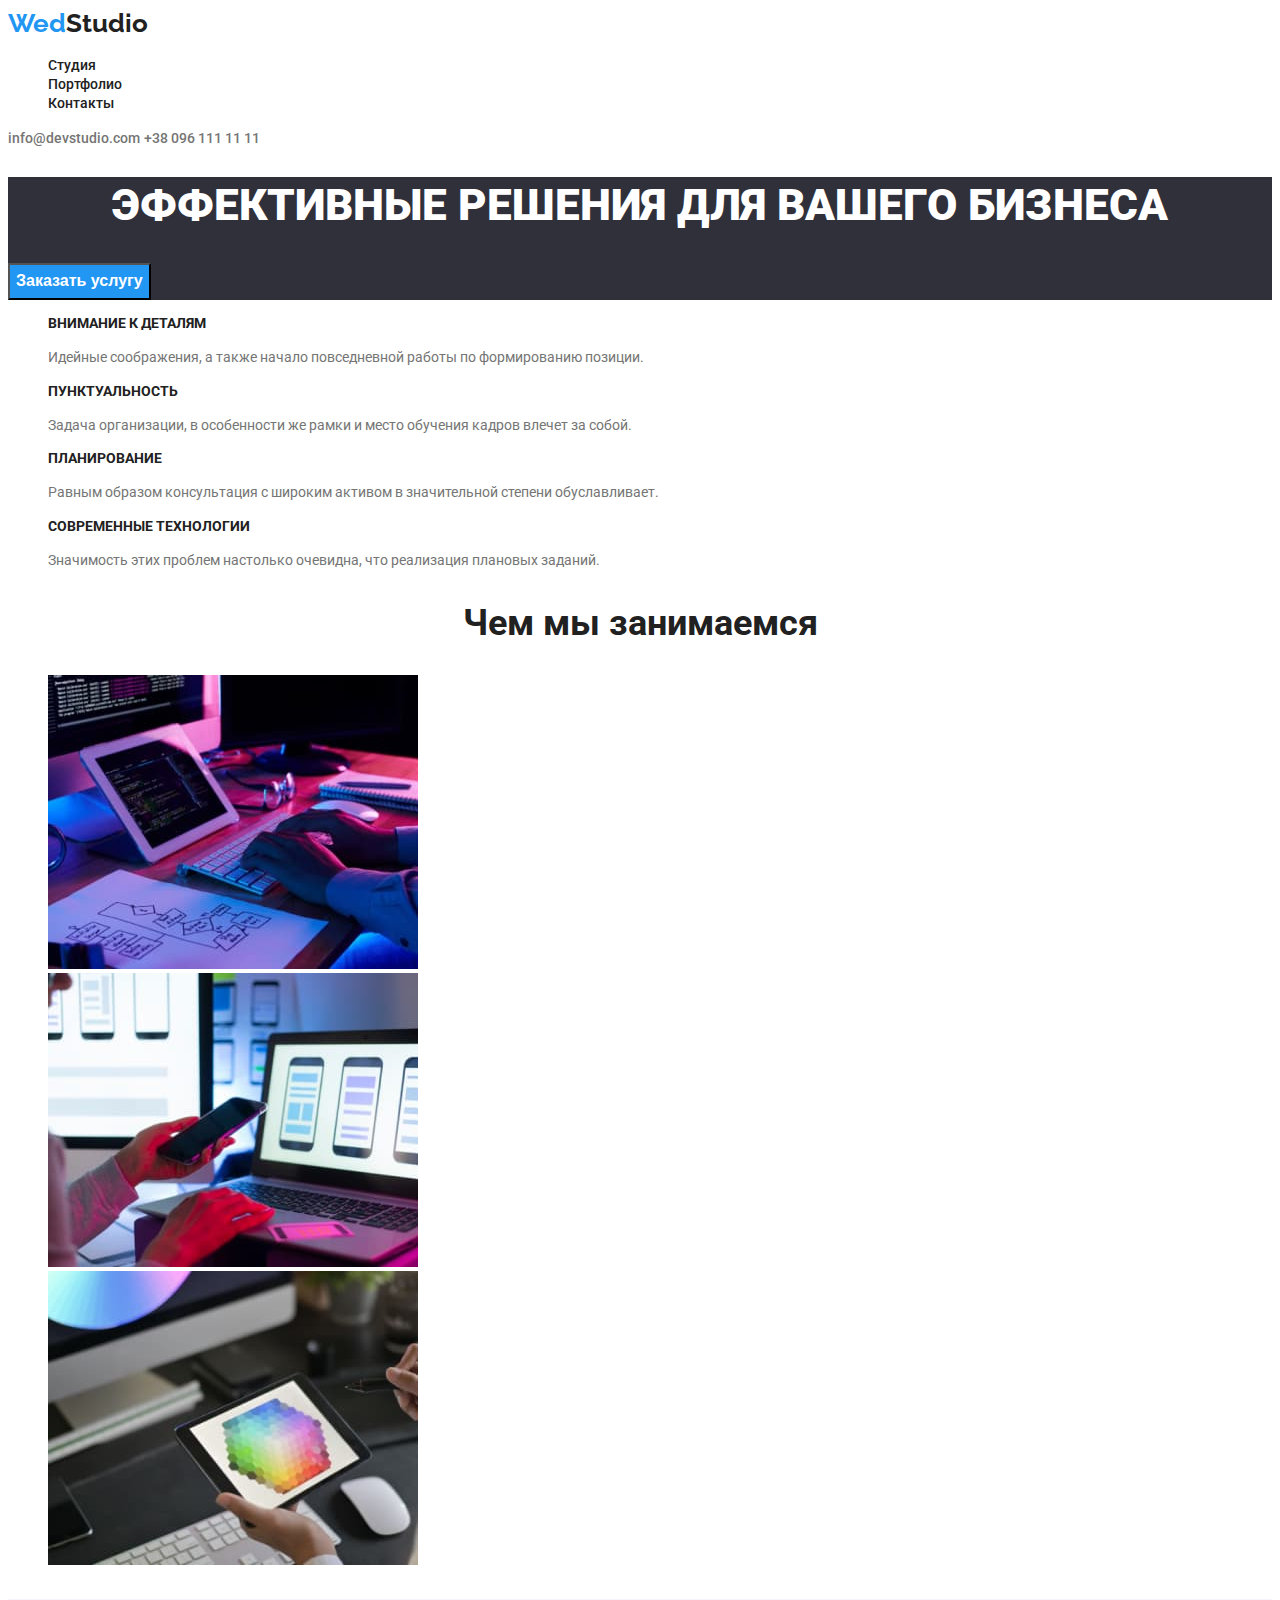
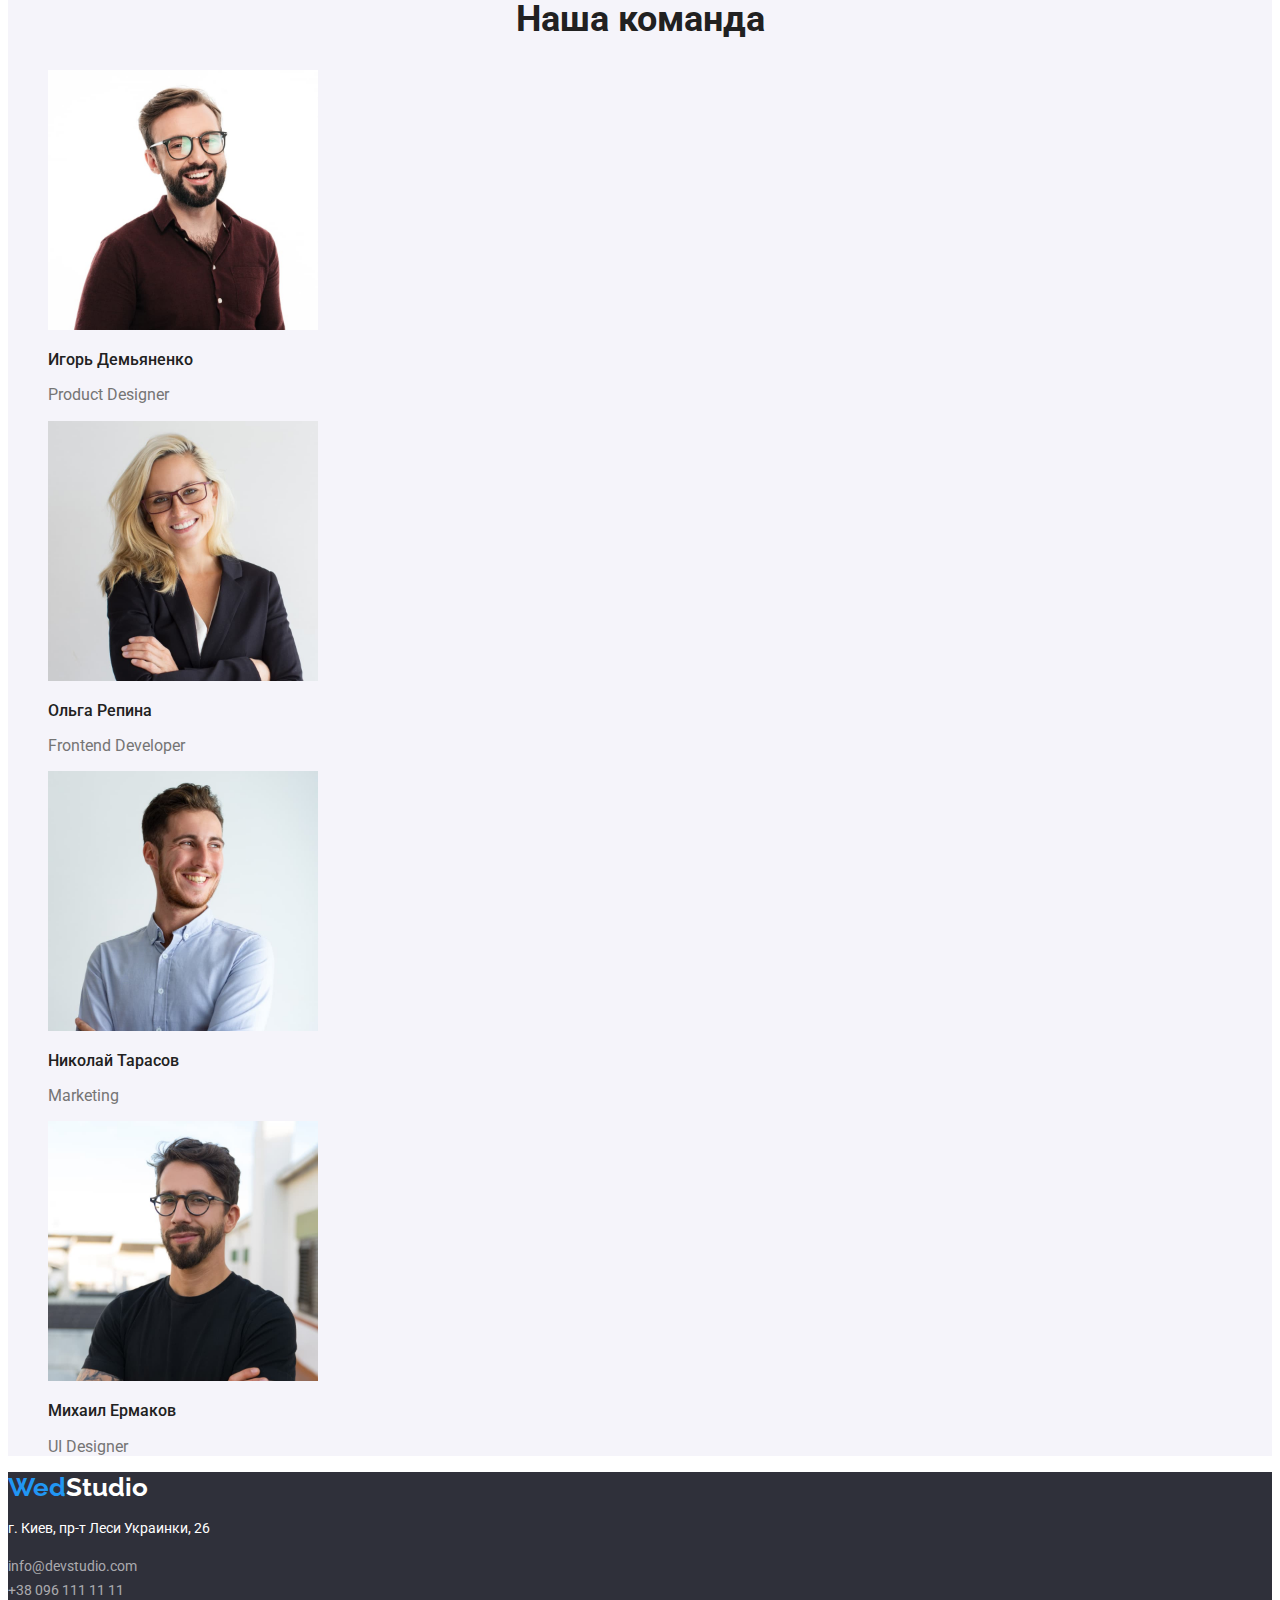
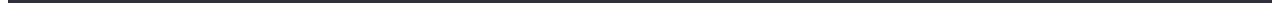
==== index.html @ 5c53e10b "Copy" ====
<!DOCTYPE html>
<html lang="ru">
<head>
    <meta charset="UTF-8">
    <meta http-equiv="X-UA-Compatible" content="IE=edge">
    <meta name="viewport" content="width=device-width, initial-scale=1.0">
    <title>Document</title>
    <link href="https://fonts.googleapis.com/css2?family=Raleway:wght@700&family=Roboto:wght@400;500;700;900&display=swap"
        rel="stylesheet">
    <link rel="stylesheet" href="./css/styles.css">
    
</head>
<body>
    <header>
        <nav>
    <a class="logo" href="index.html">Wed<span class="logo-header">Studio</span></a>
    <ul>
        <li><a class="nav" href="">Студия</a></li>
        <li><a class="nav" href="./portfolio.html">Портфолио</a></li>
        <li><a class="nav" href="">Контакты</a></li>
    </ul>
    </nav>
    <a class="contacts" href="mailto:info@devstudio.com">info@devstudio.com</a>
    <a class="contacts" href="tel:+380961111111">+38 096 111 11 11</a>
    </header>
    <main>
<!--Герой-->
    <section>
        <div class="hero-section">
        <h1 class="hero">Эффективные решения для вашего бизнеса</h1>
        <button class="button" type="button">Заказать услугу</button>
        </div>
    </section>
<!--Основное-->
    <section>
        <ul>
            <li>
        <h3 class="main-info">Внимание к деталям</h3>
        <p class="description">Идейные соображения, а также начало повседневной работы по формированию позиции.</p>
            </li>
            <li>
        <h3 class="main-info">Пунктуальность</h3>
        <p class="description">Задача организации, в особенности же рамки и место обучения кадров влечет за собой.</p>
            </li>
            <li>
        <h3 class="main-info">Планирование</h3>
        <p class="description">Равным образом консультация с широким активом в значительной степени обуславливает.</p>
            </li>
            <li>
        <h3 class="main-info">Современные технологии</h3>
        <p class="description">Значимость этих проблем настолько очевидна, что реализация плановых заданий.</p>
            </li>
            </ul>
        </section>
    <!--Чем занимаемся-->
        <section>
        <h2 class="about-us">Чем мы занимаемся</h2>
        <ul>
            <li>
                <a href=""><img src="./images/img1.jpg" alt="Кодинг" width="370"></a>
            </li>
            <li>
                <a href=""><img src="./images/img2.jpg" alt="Cтили" width="370"></a>
            </li>
            <li>
                <a href=""><img src="./images/img3.jpg" alt="Мозги" width="370"></a>
            </li>
        </ul>
        </section>
    
<!--Команда-->
    <section class="team">
        <h2 class="team-workers">Наша команда</h2>
    <ul>
            <li>
                <img src="./images/img11.jpg" alt="Сотрудник1" width="270">
                <h3 class="name">Игорь Демьяненко</h3>
                <p class="position">Product Designer</p>
            </li>
            <li>
                <img src="./images/img22.jpg" alt="Сотрудник2" width="270">
                <h3 class="name">Ольга Репина</h3>
                <p class="position">Frontend Developer</p>
            </li>
            <li>
                <img src="./images/img33.jpg" alt="Сотрудник3" width="270">
                <h3 class="name">Николай Тарасов</h3>
                <p class="position">Marketing</p>
            </li>
            <li>
                <img src="./images/img44.jpg" alt="Сотрудник4" width="270">
                <h3 class="name">Михаил Ермаков</h3>
                <p class="position">UI Designer</p>
            </li>
    </ul>
    </section>
    </main>
    <footer>
        <a class="logo" href="index.html">Wed<span class="logo-footer">Studio</span></a>
        <address>
            <p class="adress"> г. Киев, пр-т Леси Украинки, 26 <br></p>
             <a class="mail-tel" href="mailto:info@devstudio.com">info@devstudio.com</a> <br>
             <a class="mail-tel" href="tel:+380961111111">+38 096 111 11 11</a>
        </address>
    </footer>
</body>
</html>
---- css/styles.css ----
/* Основные цвета */
:root {
    --background-footer: #2F303A;
    --background-header: #FFFFFF;
    --background-main: #FFFFFF;
    --background-secondmain: #F5F4FA;
    --color-h: #212121;
    --color-text: #757575;
}
/* Цвета проекта
    #2F303A;
    #FFFFFF;
    #E5E5E5;
    #F5F4FA;
    #212121;
    #757575;
    #2196F3;
    rgba(255, 255, 255, 0.6);
*/

ul {
    list-style: none;
}
body {
    font-family: Roboto, Railway, sans-serif;
    color: var(--color-text);
    background-color: var(--background-main);
}
a {
    text-decoration: none;
}
/* Хэдэр */
header {
    background-color: var(--background-header);
}
.logo {
    font-family: 'Raleway';
        font-style: normal;
        font-weight: 700;
        font-size: 26px;
        line-height: 1.2;
        color: #2196F3;
}
.logo-header {
    font-family: 'Raleway';
        font-style: normal;
        font-weight: 700;
        font-size: 26px;
        line-height: 1.2;
        color: #212121;
}
.logo-footer {
    font-family: 'Raleway';
        font-style: normal;
        font-weight: 700;
        font-size: 26px;
        line-height: 1.2;
        color: #FFFFFF
}
.nav {
        font-weight: 500;
        font-size: 14px;
        line-height: 1.14;
        color: #212121;;
}
.nav:hover, .nav:focus {
    color: #2196F3;
}
.contacts {
    font-weight: 500;
    font-size: 14px;
    line-height: 1.14;
    color: var(--color-text)
}
.contacts:hover, .contacts:focus {
    color: #2196F3;
}
/* Footer */
.adress {
    font-style: normal;
    font-weight: 400;
    font-size: 14px;
    line-height: 1.71;
    color: var(--background-main);
}
.mail-tel {
        font-style: normal;
        font-weight: 400;
        font-size: 14px;
        line-height: 1.71;
        color: rgba(255, 255, 255, 0.6);
}
.mail-tel:hover, .mail-tel:focus {
    color: #2196F3;
}
footer {
    background-color: var(--background-footer);
}
/* Main */
.hero {
        font-weight: 900;
        font-size: 44px;
        line-height: 1.3;
        color: var(--background-main);
        text-align: center;
        text-transform: uppercase;
}
.hero-section {
    background-color: var(--background-footer);
}
.button {
    font-weight: 700;
    font-size: 16px;
    line-height: 1.9;
    background-color: #2196F3;
    color: #FFFFFF;
    cursor: pointer;
}

.main-info {
    font-weight: 700;
    font-size: 14px;
    line-height: 1.14;
    color: var(--color-h);
    text-transform: uppercase;
}
.description
{
    font-size: 14px;
    line-height: 1.71;
    color: var(--color-text);
}
/* Чем занимаемся */
.about-us {
    font-weight: 700;
    font-size: 36px;
    line-height: 1.16;
    text-align: center;
    color: var(--color-h);
}
/* Team */
.team-workers {
    font-weight: 700;
    font-size: 36px;
    line-height: 1.16;
    text-align: center;
    color: var(--color-h)
}
.name {
    font-weight: 500;
    font-size: 16px;
    line-height: 1.2;
    color: var(--color-h);
}
.position {
    font-size: 16px;
    line-height: 1.2;
    color: var(--color-text);
}
/* Portfolio html */
.for-me {
    display: none;
}
.buttons {
    font-weight: 500;
    font-size: 16px;
    line-height: 1.62;
    color: var(--color-h);
    cursor: pointer;
}
.buttons:hover, .buttons:focus {
    color: #FFFFFF;
    background-color: #2196F3;
}
.project-name {
    font-weight: 700;
    font-size: 18px;
    line-height: 2;
    color: var(--color-h);
}
.project-type {
    font-size: 16px;
    line-height: 1.9;
    color: var(--color-text);
}
.team {
    background-color: var(--background-secondmain);
}
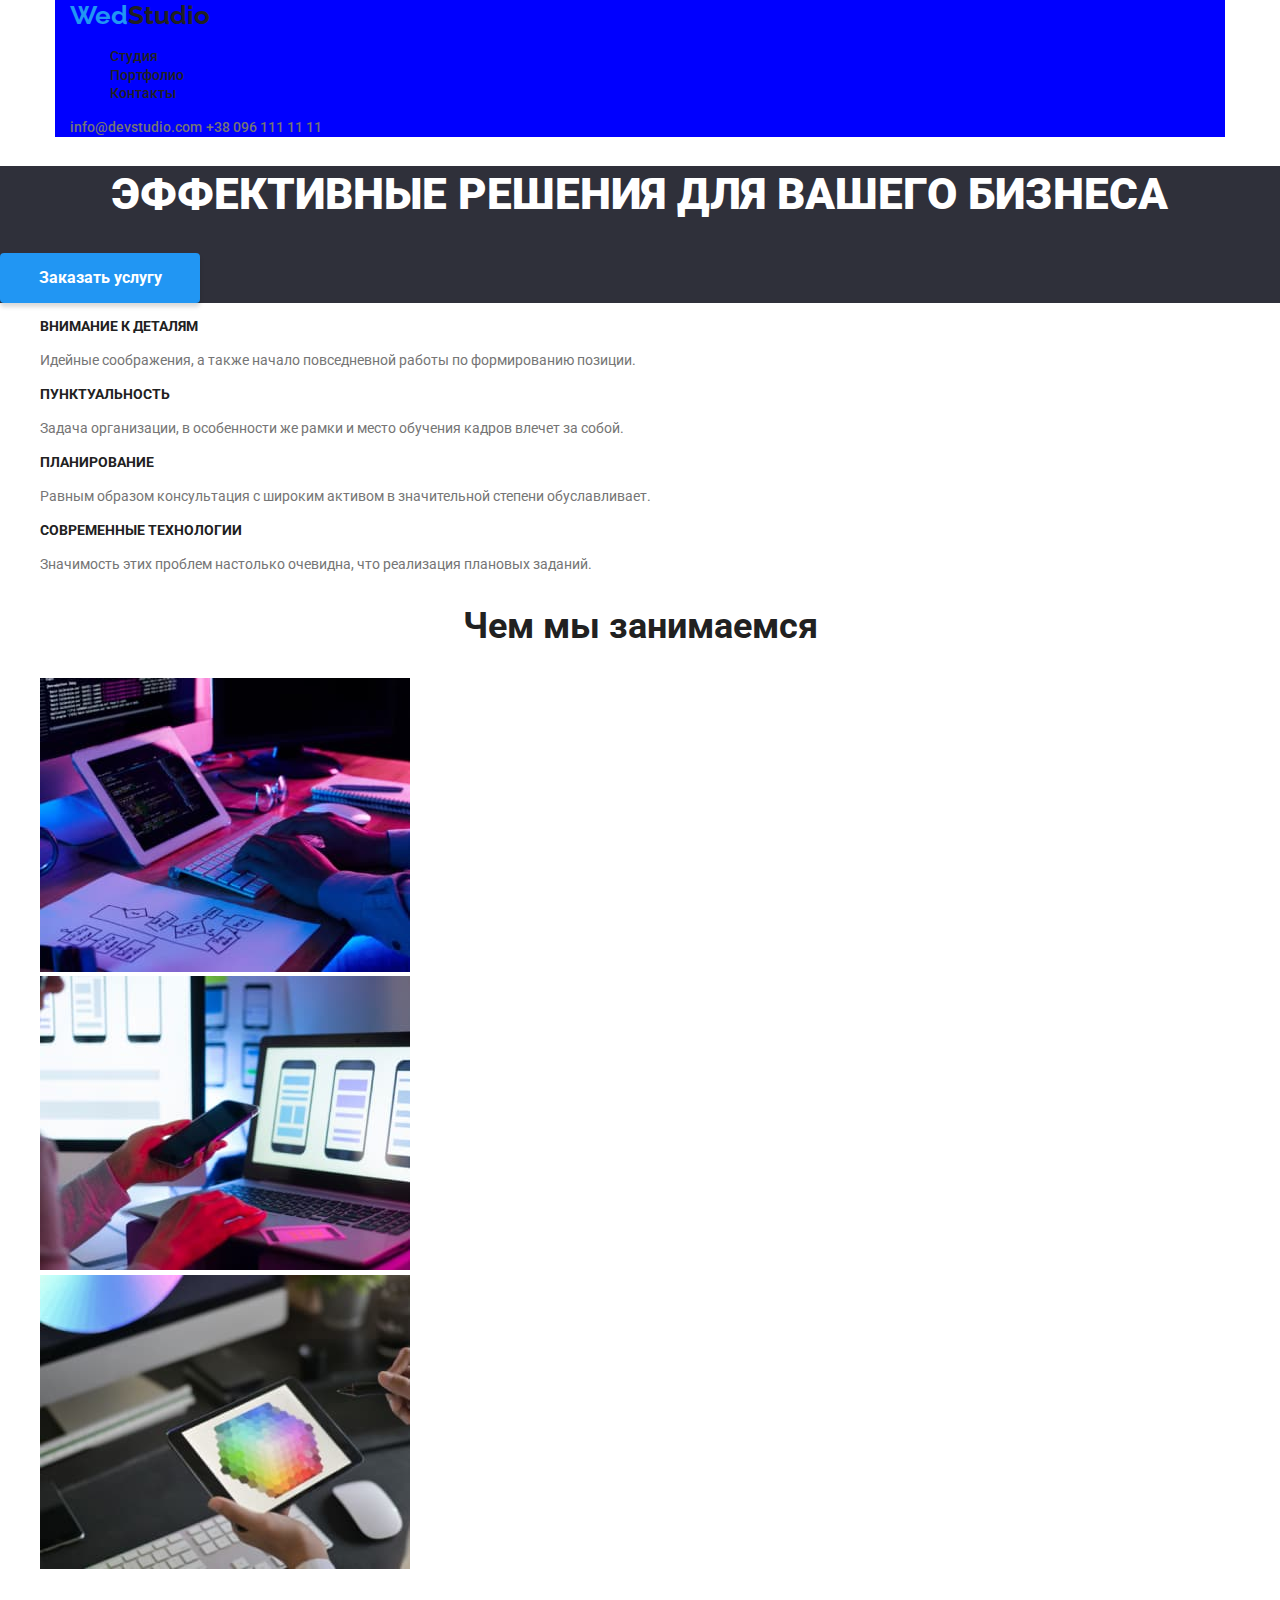
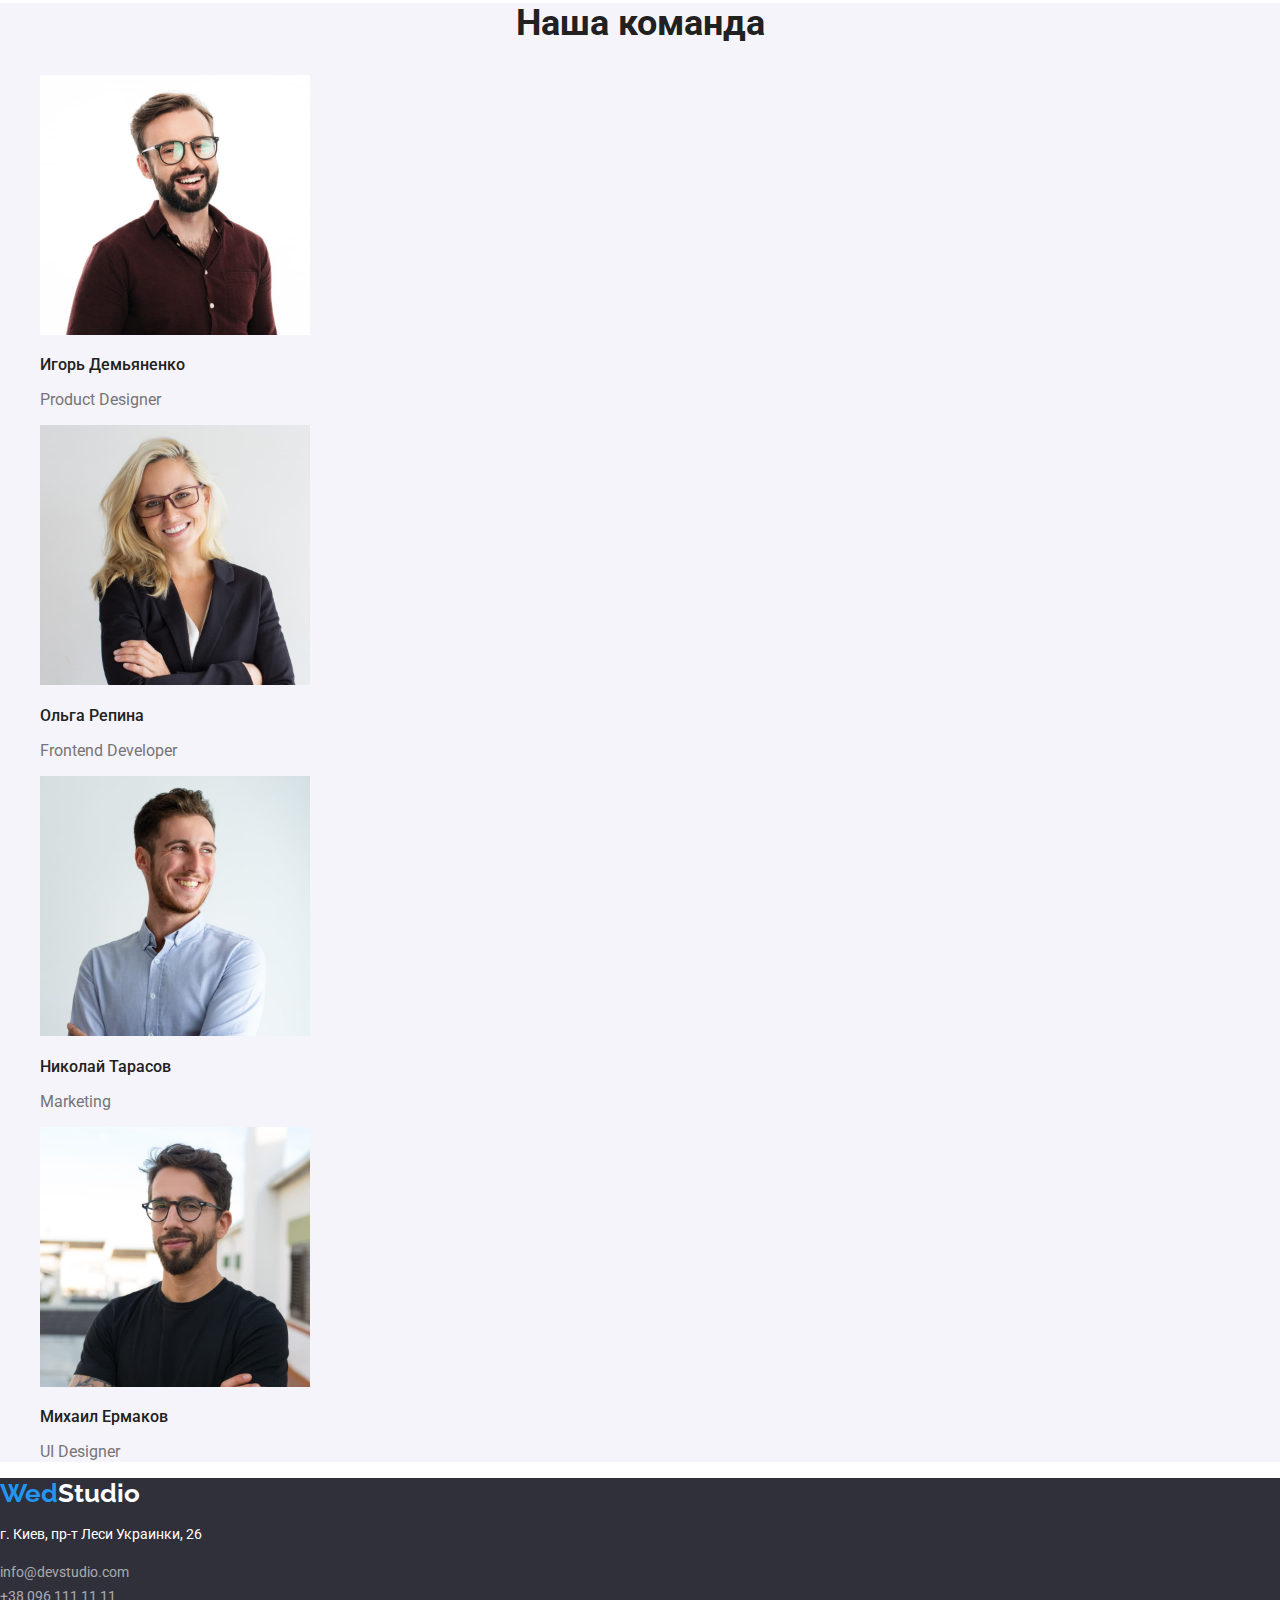
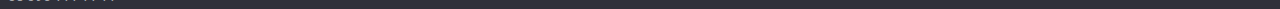
==== commit 71e412f9: "newwww" ====
--- a/index.html
+++ b/index.html
@@ -1,108 +1,119 @@
 <!DOCTYPE html>
 <html lang="ru">
+
 <head>
     <meta charset="UTF-8">
     <meta http-equiv="X-UA-Compatible" content="IE=edge">
     <meta name="viewport" content="width=device-width, initial-scale=1.0">
     <title>Document</title>
-    <link href="https://fonts.googleapis.com/css2?family=Raleway:wght@700&family=Roboto:wght@400;500;700;900&display=swap"
+    <link
+        href="https://fonts.googleapis.com/css2?family=Raleway:wght@700&family=Roboto:wght@400;500;700;900&display=swap"
         rel="stylesheet">
+    <link rel="stylesheet"
+        href="https://cdnjs.cloudflare.com/ajax/libs/modern-normalize/1.1.0/modern-normalize.min.css">
     <link rel="stylesheet" href="./css/styles.css">
-    
+
 </head>
+
 <body>
-    <header>
-        <nav>
-    <a class="logo" href="index.html">Wed<span class="logo-header">Studio</span></a>
-    <ul>
-        <li><a class="nav" href="">Студия</a></li>
-        <li><a class="nav" href="./portfolio.html">Портфолио</a></li>
-        <li><a class="nav" href="">Контакты</a></li>
-    </ul>
-    </nav>
-    <a class="contacts" href="mailto:info@devstudio.com">info@devstudio.com</a>
-    <a class="contacts" href="tel:+380961111111">+38 096 111 11 11</a>
+    <header class="header">
+        <div class="header-container">
+            <nav>
+                <a class="logo" href="index.html">Wed<span class="logo-header">Studio</span></a>
+                <ul>
+                    <li><a class="nav" href="">Студия</a></li>
+                    <li><a class="nav" href="./portfolio.html">Портфолио</a></li>
+                    <li><a class="nav" href="">Контакты</a></li>
+                </ul>
+            </nav>
+            <a class="contacts" href="mailto:info@devstudio.com">info@devstudio.com</a>
+            <a class="contacts" href="tel:+380961111111">+38 096 111 11 11</a>
+        </div>
     </header>
     <main>
-<!--Герой-->
-    <section>
-        <div class="hero-section">
-        <h1 class="hero">Эффективные решения для вашего бизнеса</h1>
-        <button class="button" type="button">Заказать услугу</button>
-        </div>
-    </section>
-<!--Основное-->
-    <section>
-        <ul>
-            <li>
-        <h3 class="main-info">Внимание к деталям</h3>
-        <p class="description">Идейные соображения, а также начало повседневной работы по формированию позиции.</p>
-            </li>
-            <li>
-        <h3 class="main-info">Пунктуальность</h3>
-        <p class="description">Задача организации, в особенности же рамки и место обучения кадров влечет за собой.</p>
-            </li>
-            <li>
-        <h3 class="main-info">Планирование</h3>
-        <p class="description">Равным образом консультация с широким активом в значительной степени обуславливает.</p>
-            </li>
-            <li>
-        <h3 class="main-info">Современные технологии</h3>
-        <p class="description">Значимость этих проблем настолько очевидна, что реализация плановых заданий.</p>
-            </li>
+        <!--Герой-->
+        <section>
+            <div class="hero-section">
+                <h1 class="hero">Эффективные решения для вашего бизнеса</h1>
+                <button class="button" type="button">Заказать услугу</button>
+            </div>
+        </section>
+        <!--Основное-->
+        <section>
+            <ul>
+                <li>
+                    <h3 class="main-info">Внимание к деталям</h3>
+                    <p class="description">Идейные соображения, а также начало повседневной работы по формированию
+                        позиции.</p>
+                </li>
+                <li>
+                    <h3 class="main-info">Пунктуальность</h3>
+                    <p class="description">Задача организации, в особенности же рамки и место обучения кадров влечет за
+                        собой.</p>
+                </li>
+                <li>
+                    <h3 class="main-info">Планирование</h3>
+                    <p class="description">Равным образом консультация с широким активом в значительной степени
+                        обуславливает.</p>
+                </li>
+                <li>
+                    <h3 class="main-info">Современные технологии</h3>
+                    <p class="description">Значимость этих проблем настолько очевидна, что реализация плановых заданий.
+                    </p>
+                </li>
             </ul>
         </section>
-    <!--Чем занимаемся-->
+        <!--Чем занимаемся-->
         <section>
-        <h2 class="about-us">Чем мы занимаемся</h2>
-        <ul>
-            <li>
-                <a href=""><img src="./images/img1.jpg" alt="Кодинг" width="370"></a>
-            </li>
-            <li>
-                <a href=""><img src="./images/img2.jpg" alt="Cтили" width="370"></a>
-            </li>
-            <li>
-                <a href=""><img src="./images/img3.jpg" alt="Мозги" width="370"></a>
-            </li>
-        </ul>
+            <h2 class="about-us">Чем мы занимаемся</h2>
+            <ul>
+                <li>
+                    <a href=""><img src="./images/img1.jpg" alt="Кодинг" width="370"></a>
+                </li>
+                <li>
+                    <a href=""><img src="./images/img2.jpg" alt="Cтили" width="370"></a>
+                </li>
+                <li>
+                    <a href=""><img src="./images/img3.jpg" alt="Мозги" width="370"></a>
+                </li>
+            </ul>
         </section>
-    
-<!--Команда-->
-    <section class="team">
-        <h2 class="team-workers">Наша команда</h2>
-    <ul>
-            <li>
-                <img src="./images/img11.jpg" alt="Сотрудник1" width="270">
-                <h3 class="name">Игорь Демьяненко</h3>
-                <p class="position">Product Designer</p>
-            </li>
-            <li>
-                <img src="./images/img22.jpg" alt="Сотрудник2" width="270">
-                <h3 class="name">Ольга Репина</h3>
-                <p class="position">Frontend Developer</p>
-            </li>
-            <li>
-                <img src="./images/img33.jpg" alt="Сотрудник3" width="270">
-                <h3 class="name">Николай Тарасов</h3>
-                <p class="position">Marketing</p>
-            </li>
-            <li>
-                <img src="./images/img44.jpg" alt="Сотрудник4" width="270">
-                <h3 class="name">Михаил Ермаков</h3>
-                <p class="position">UI Designer</p>
-            </li>
-    </ul>
-    </section>
+
+        <!--Команда-->
+        <section class="team">
+            <h2 class="team-workers">Наша команда</h2>
+            <ul>
+                <li>
+                    <img src="./images/img11.jpg" alt="Сотрудник1" width="270">
+                    <h3 class="name">Игорь Демьяненко</h3>
+                    <p class="position">Product Designer</p>
+                </li>
+                <li>
+                    <img src="./images/img22.jpg" alt="Сотрудник2" width="270">
+                    <h3 class="name">Ольга Репина</h3>
+                    <p class="position">Frontend Developer</p>
+                </li>
+                <li>
+                    <img src="./images/img33.jpg" alt="Сотрудник3" width="270">
+                    <h3 class="name">Николай Тарасов</h3>
+                    <p class="position">Marketing</p>
+                </li>
+                <li>
+                    <img src="./images/img44.jpg" alt="Сотрудник4" width="270">
+                    <h3 class="name">Михаил Ермаков</h3>
+                    <p class="position">UI Designer</p>
+                </li>
+            </ul>
+        </section>
     </main>
     <footer>
         <a class="logo" href="index.html">Wed<span class="logo-footer">Studio</span></a>
         <address>
             <p class="adress"> г. Киев, пр-т Леси Украинки, 26 <br></p>
-             <a class="mail-tel" href="mailto:info@devstudio.com">info@devstudio.com</a> <br>
-             <a class="mail-tel" href="tel:+380961111111">+38 096 111 11 11</a>
+            <a class="mail-tel" href="mailto:info@devstudio.com">info@devstudio.com</a> <br>
+            <a class="mail-tel" href="tel:+380961111111">+38 096 111 11 11</a>
         </address>
     </footer>
 </body>
-</html>
 
+</html>--- a/css/styles.css
+++ b/css/styles.css
@@ -7,6 +7,7 @@
     --color-h: #212121;
     --color-text: #757575;
 }
+
 /* Цвета проекта
     #2F303A;
     #FFFFFF;
@@ -21,60 +22,84 @@
 ul {
     list-style: none;
 }
+
 body {
     font-family: Roboto, Railway, sans-serif;
     color: var(--color-text);
     background-color: var(--background-main);
 }
+
 a {
     text-decoration: none;
 }
+
 /* Хэдэр */
 header {
     background-color: var(--background-header);
 }
+
 .logo {
     font-family: 'Raleway';
-        font-style: normal;
-        font-weight: 700;
-        font-size: 26px;
-        line-height: 1.2;
-        color: #2196F3;
-}
+    font-style: normal;
+    font-weight: 700;
+    font-size: 26px;
+    line-height: 1.2;
+    color: #2196F3;
+}
+
 .logo-header {
     font-family: 'Raleway';
-        font-style: normal;
-        font-weight: 700;
-        font-size: 26px;
-        line-height: 1.2;
-        color: #212121;
-}
+    font-style: normal;
+    font-weight: 700;
+    font-size: 26px;
+    line-height: 1.2;
+    color: #212121;
+}
+
 .logo-footer {
     font-family: 'Raleway';
-        font-style: normal;
-        font-weight: 700;
-        font-size: 26px;
-        line-height: 1.2;
-        color: #FFFFFF
-}
+    font-style: normal;
+    font-weight: 700;
+    font-size: 26px;
+    line-height: 1.2;
+    color: #FFFFFF
+}
+
 .nav {
-        font-weight: 500;
-        font-size: 14px;
-        line-height: 1.14;
-        color: #212121;;
-}
-.nav:hover, .nav:focus {
-    color: #2196F3;
-}
+    font-weight: 500;
+    font-size: 14px;
+    line-height: 1.14;
+    color: #212121;
+    ;
+}
+
+.nav:hover,
+.nav:focus {
+    color: #2196F3;
+}
+
 .contacts {
     font-weight: 500;
     font-size: 14px;
     line-height: 1.14;
     color: var(--color-text)
 }
-.contacts:hover, .contacts:focus {
-    color: #2196F3;
-}
+
+.contacts:hover,
+.contacts:focus {
+    color: #2196F3;
+}
+
+.header-container {
+    width: 1170px;
+    padding-left: 15px;
+    padding-right: 15px;
+    background-color: blue;
+    margin-left: auto;
+    margin-right: auto;
+
+}
+
 /* Footer */
 .adress {
     font-style: normal;
@@ -83,35 +108,52 @@
     line-height: 1.71;
     color: var(--background-main);
 }
+
 .mail-tel {
-        font-style: normal;
-        font-weight: 400;
-        font-size: 14px;
-        line-height: 1.71;
-        color: rgba(255, 255, 255, 0.6);
-}
-.mail-tel:hover, .mail-tel:focus {
-    color: #2196F3;
-}
+    font-style: normal;
+    font-weight: 400;
+    font-size: 14px;
+    line-height: 1.71;
+    color: rgba(255, 255, 255, 0.6);
+}
+
+.mail-tel:hover,
+.mail-tel:focus {
+    color: #2196F3;
+}
+
 footer {
     background-color: var(--background-footer);
 }
+
 /* Main */
 .hero {
-        font-weight: 900;
-        font-size: 44px;
-        line-height: 1.3;
-        color: var(--background-main);
-        text-align: center;
-        text-transform: uppercase;
-}
+    font-weight: 900;
+    font-size: 44px;
+    line-height: 1.3;
+    color: var(--background-main);
+    text-align: center;
+    text-transform: uppercase;
+}
+
 .hero-section {
     background-color: var(--background-footer);
 }
+
 .button {
+    display: inline-block;
+    padding: 10px 32px;
+    min-width: 200px;
+    height: 50px;
+    border: transparent;
+    box-shadow: 0px 4px 4px rgba(0, 0, 0, 0.15);
+    border-radius: 4px;
+    font-family: 'Roboto';
+    font-style: normal;
     font-weight: 700;
     font-size: 16px;
     line-height: 1.9;
+    text-align: center;
     background-color: #2196F3;
     color: #FFFFFF;
     cursor: pointer;
@@ -124,12 +166,13 @@
     color: var(--color-h);
     text-transform: uppercase;
 }
-.description
-{
+
+.description {
     font-size: 14px;
     line-height: 1.71;
     color: var(--color-text);
 }
+
 /* Чем занимаемся */
 .about-us {
     font-weight: 700;
@@ -138,6 +181,7 @@
     text-align: center;
     color: var(--color-h);
 }
+
 /* Team */
 .team-workers {
     font-weight: 700;
@@ -146,71 +190,54 @@
     text-align: center;
     color: var(--color-h)
 }
+
 .name {
     font-weight: 500;
     font-size: 16px;
     line-height: 1.2;
     color: var(--color-h);
 }
+
 .position {
     font-size: 16px;
     line-height: 1.2;
     color: var(--color-text);
 }
+
 /* Portfolio html */
 .for-me {
     display: none;
 }
+
 .buttons {
+    font-family: 'Roboto';
+    font-style: normal;
     font-weight: 500;
     font-size: 16px;
     line-height: 1.62;
     color: var(--color-h);
     cursor: pointer;
 }
-.buttons:hover, .buttons:focus {
+
+.buttons:hover,
+.buttons:focus {
     color: #FFFFFF;
     background-color: #2196F3;
 }
+
 .project-name {
     font-weight: 700;
     font-size: 18px;
     line-height: 2;
     color: var(--color-h);
 }
+
 .project-type {
     font-size: 16px;
     line-height: 1.9;
     color: var(--color-text);
 }
+
 .team {
     background-color: var(--background-secondmain);
-}
-
-
-
-
-
-
-
-
-
-
-
-
-
-
-
-
-
-
-
-
-
-
-
-
-
-
-
-
+}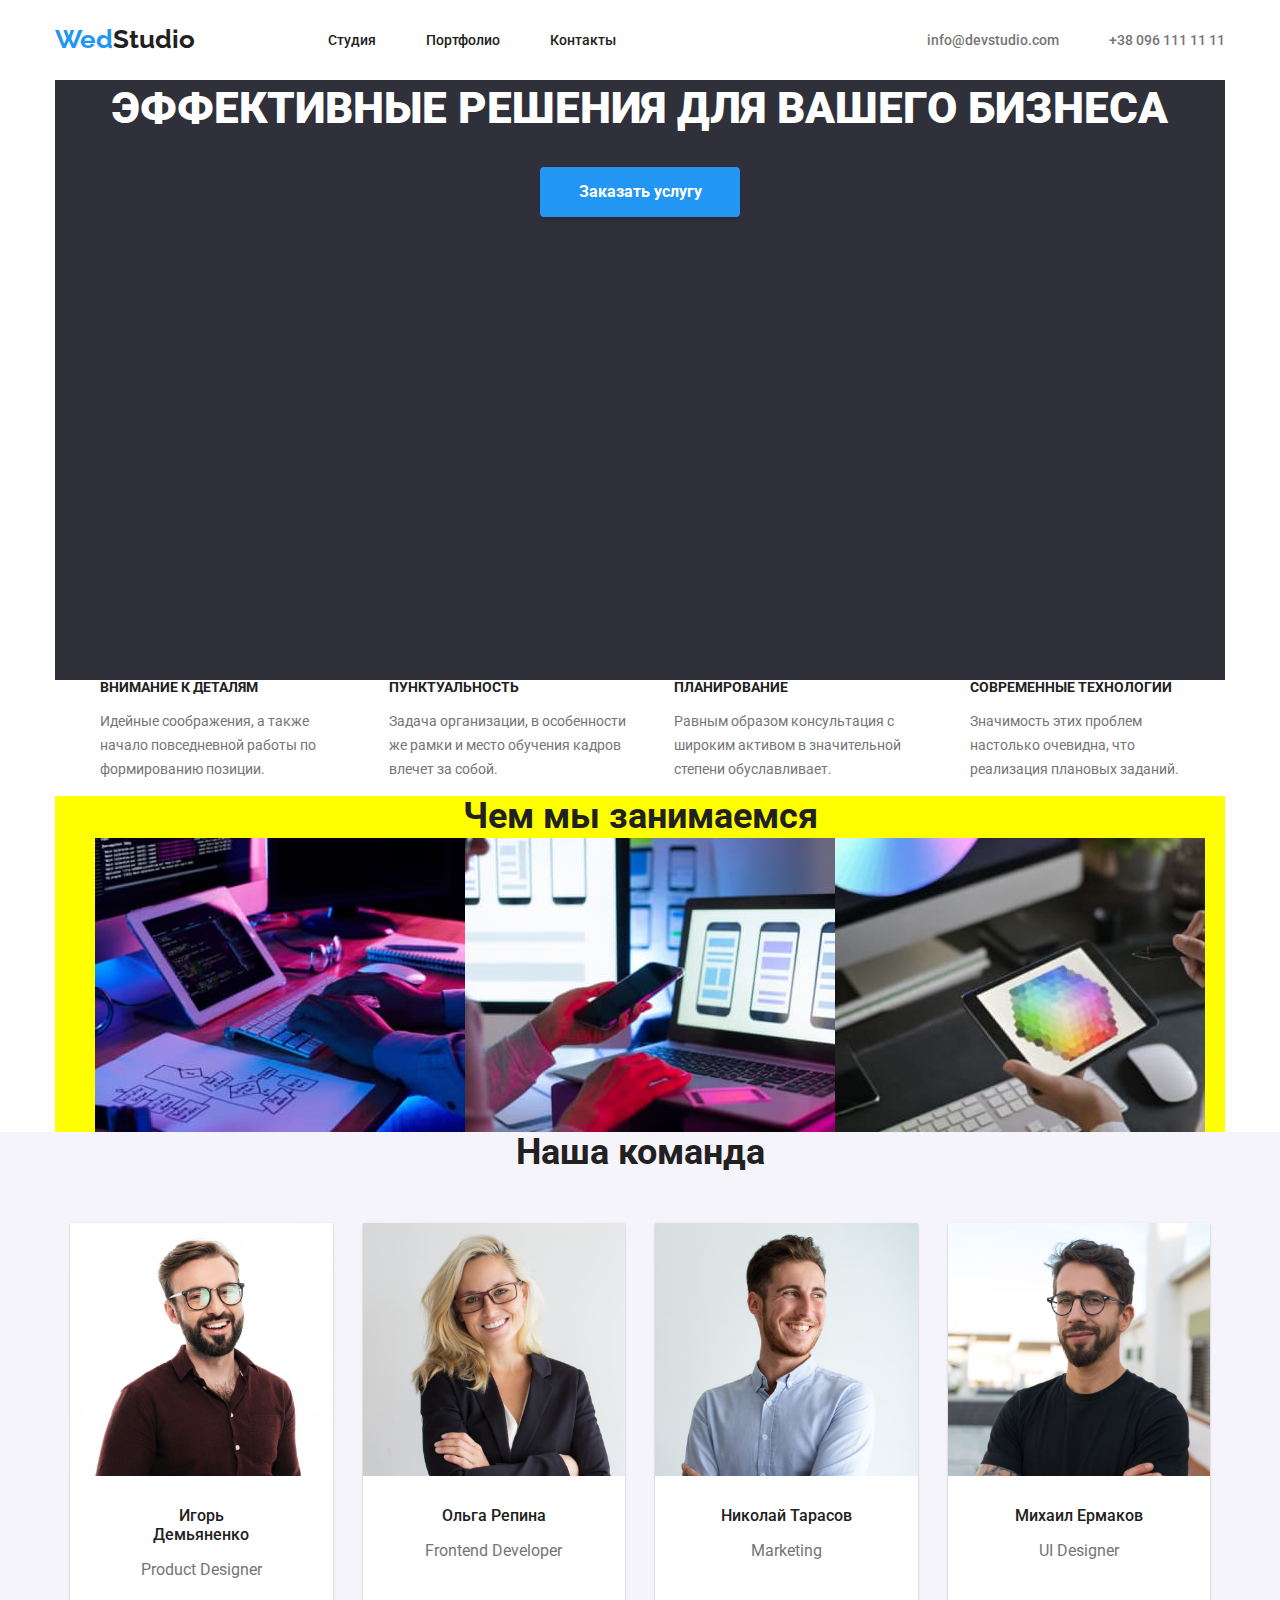
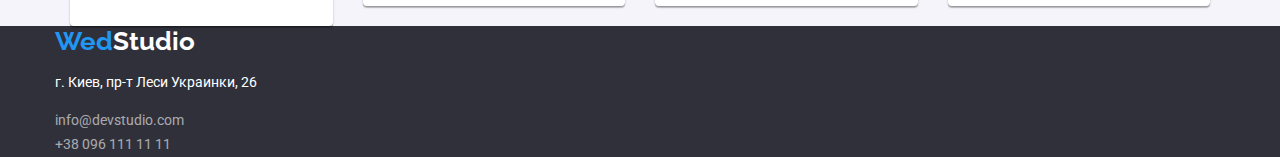
==== commit cf6e3381: "i-hate-css" ====
--- a/index.html
+++ b/index.html
@@ -16,18 +16,20 @@
 </head>
 
 <body>
-    <header class="header">
-        <div class="header-container">
-            <nav>
+    <header class="header-container">
+        <div class="container header-div">
+            <nav class="div-nav">
                 <a class="logo" href="index.html">Wed<span class="logo-header">Studio</span></a>
-                <ul>
-                    <li><a class="nav" href="">Студия</a></li>
-                    <li><a class="nav" href="./portfolio.html">Портфолио</a></li>
-                    <li><a class="nav" href="">Контакты</a></li>
+                <ul class="site-nav">
+                    <li class="item"><a class="nav" href="">Студия</a></li>
+                    <li class="item"><a class="nav" href="./portfolio.html">Портфолио</a></li>
+                    <li class="item"><a class="nav" href="">Контакты</a></li>
                 </ul>
             </nav>
-            <a class="contacts" href="mailto:info@devstudio.com">info@devstudio.com</a>
-            <a class="contacts" href="tel:+380961111111">+38 096 111 11 11</a>
+            <ul class="contacts-nav">
+                <li class="item"><a class="contacts" href="mailto:info@devstudio.com">info@devstudio.com</a></li>
+                <li class="item"><a class="contacts" href="tel:+380961111111">+38 096 111 11 11</a></li>
+            </ul>
         </div>
     </header>
     <main>
@@ -40,79 +42,108 @@
         </section>
         <!--Основное-->
         <section>
-            <ul>
-                <li>
-                    <h3 class="main-info">Внимание к деталям</h3>
-                    <p class="description">Идейные соображения, а также начало повседневной работы по формированию
-                        позиции.</p>
-                </li>
-                <li>
-                    <h3 class="main-info">Пунктуальность</h3>
-                    <p class="description">Задача организации, в особенности же рамки и место обучения кадров влечет за
-                        собой.</p>
-                </li>
-                <li>
-                    <h3 class="main-info">Планирование</h3>
-                    <p class="description">Равным образом консультация с широким активом в значительной степени
-                        обуславливает.</p>
-                </li>
-                <li>
-                    <h3 class="main-info">Современные технологии</h3>
-                    <p class="description">Значимость этих проблем настолько очевидна, что реализация плановых заданий.
-                    </p>
-                </li>
-            </ul>
+            <div class="main-container">
+                <ul class="main-info-list">
+                    <li class="main-info-item">
+                        <h3 class="main-info">Внимание к деталям</h3>
+                        <p class="description">Идейные соображения, а также начало повседневной работы по формированию
+                            позиции.</p>
+                    </li>
+
+                    <li class="main-info-item">
+                        <h3 class="main-info">Пунктуальность</h3>
+                        <p class="description">Задача организации, в особенности же рамки и место обучения кадров влечет
+                            за
+                            собой.</p>
+                    </li>
+
+                    <li class="main-info-item">
+                        <h3 class="main-info">Планирование</h3>
+                        <p class="description">Равным образом консультация с широким активом в значительной степени
+                            обуславливает.</p>
+                    </li>
+
+                    <li class="main-info-item">
+                        <h3 class="main-info">Современные технологии</h3>
+                        <p class="description">Значимость этих проблем настолько очевидна, что реализация плановых
+                            заданий.
+                        </p>
+                    </li>
+                </ul>
+            </div>
         </section>
         <!--Чем занимаемся-->
         <section>
-            <h2 class="about-us">Чем мы занимаемся</h2>
-            <ul>
-                <li>
-                    <a href=""><img src="./images/img1.jpg" alt="Кодинг" width="370"></a>
-                </li>
-                <li>
-                    <a href=""><img src="./images/img2.jpg" alt="Cтили" width="370"></a>
-                </li>
-                <li>
-                    <a href=""><img src="./images/img3.jpg" alt="Мозги" width="370"></a>
-                </li>
-            </ul>
+            <div class="about-us-container">
+                <h2 class="about-us">Чем мы занимаемся</h2>
+                <ul class="examples-list">
+                    <li class="examples-item">
+                        <a href=""><img src="./images/img1.jpg" alt="Кодинг" width="370"></a>
+                    </li>
+                    <li class="examples-item">
+                        <a href=""><img src="./images/img2.jpg" alt="Cтили" width="370"></a>
+                    </li>
+                    <li class="examples-item">
+                        <a href=""><img src="./images/img3.jpg" alt="Мозги" width="370"></a>
+                    </li>
+                </ul>
+            </div>
         </section>
 
         <!--Команда-->
         <section class="team">
-            <h2 class="team-workers">Наша команда</h2>
-            <ul>
-                <li>
-                    <img src="./images/img11.jpg" alt="Сотрудник1" width="270">
-                    <h3 class="name">Игорь Демьяненко</h3>
-                    <p class="position">Product Designer</p>
-                </li>
-                <li>
-                    <img src="./images/img22.jpg" alt="Сотрудник2" width="270">
-                    <h3 class="name">Ольга Репина</h3>
-                    <p class="position">Frontend Developer</p>
-                </li>
-                <li>
-                    <img src="./images/img33.jpg" alt="Сотрудник3" width="270">
-                    <h3 class="name">Николай Тарасов</h3>
-                    <p class="position">Marketing</p>
-                </li>
-                <li>
-                    <img src="./images/img44.jpg" alt="Сотрудник4" width="270">
-                    <h3 class="name">Михаил Ермаков</h3>
-                    <p class="position">UI Designer</p>
-                </li>
-            </ul>
+            <div class="team-div">
+                <h2 class="team-workers">Наша команда</h2>
+                <ul class="person-list">
+                    <li class="person-item">
+                        <article class="card">
+                            <img src="./images/img11.jpg" alt="Сотрудник1" width="270">
+                            <div class="card-content">
+                                <h3 class="name">Игорь Демьяненко</h3>
+                                <p class="position">Product Designer</p>
+                            </div>
+                        </article>
+                    </li>
+                    <li class="person-item">
+                        <article class="card">
+                            <img src="./images/img22.jpg" alt="Сотрудник2" width="270">
+                            <div class="card-content">
+                                <h3 class="name">Ольга Репина</h3>
+                                <p class="position">Frontend Developer</p>
+                            </div>
+                        </article>
+                    </li>
+                    <li class="person-item">
+                        <article class="card">
+                            <img src="./images/img33.jpg" alt="Сотрудник3" width="270">
+                            <div class="card-content">
+                                <h3 class="name">Николай Тарасов</h3>
+                                <p class="position">Marketing</p>
+                            </div>
+                        </article>
+                    </li>
+                    <li class="person-item">
+                        <article class="card">
+                            <img src="./images/img44.jpg" alt="Сотрудник4" width="270">
+                            <div class="card-content">
+                                <h3 class="name">Михаил Ермаков</h3>
+                                <p class="position">UI Designer</p>
+                            </div>
+                        </article>
+                    </li>
+                </ul>
+            </div>
         </section>
     </main>
     <footer>
-        <a class="logo" href="index.html">Wed<span class="logo-footer">Studio</span></a>
-        <address>
-            <p class="adress"> г. Киев, пр-т Леси Украинки, 26 <br></p>
-            <a class="mail-tel" href="mailto:info@devstudio.com">info@devstudio.com</a> <br>
-            <a class="mail-tel" href="tel:+380961111111">+38 096 111 11 11</a>
-        </address>
+        <div class="footer-div">
+            <a class="logo" href="index.html">Wed<span class="logo-footer">Studio</span></a>
+            <address>
+                <p class="adress"> г. Киев, пр-т Леси Украинки, 26 <br></p>
+                <a class="mail-tel" href="mailto:info@devstudio.com">info@devstudio.com</a> <br>
+                <a class="mail-tel" href="tel:+380961111111">+38 096 111 11 11</a>
+            </address>
+        </div>
     </footer>
 </body>
 
--- a/css/styles.css
+++ b/css/styles.css
@@ -21,6 +21,7 @@
 
 ul {
     list-style: none;
+    margin: 0px;
 }
 
 body {
@@ -29,8 +30,22 @@
     background-color: var(--background-main);
 }
 
+h1,
+h2,
+h3,
+h4,
+h5,
+h6 {
+    margin: 0px;
+}
+
 a {
     text-decoration: none;
+}
+
+img {
+    display: block;
+    max-width: 100%;
 }
 
 /* Хэдэр */
@@ -90,17 +105,57 @@
     color: #2196F3;
 }
 
-.header-container {
-    width: 1170px;
-    padding-left: 15px;
-    padding-right: 15px;
-    background-color: blue;
-    margin-left: auto;
-    margin-right: auto;
-
-}
+.header-container {}
+
+.container {
+    width: 1170px;
+    height: 80px;
+    margin-left: auto;
+    margin-right: auto;
+}
+
+.header-div {
+    display: flex;
+    align-items: center;
+    justify-content: space-between;
+}
+
+.div-nav {
+    display: flex;
+    align-items: center;
+}
+
+
+.site-nav {
+    display: flex;
+}
+
+.site-nav .item {
+    margin-right: 50px;
+}
+
+.site-nav .item:first-child {
+    margin-left: 93px;
+}
+
+.contacts-nav {
+    display: flex;
+}
+
+.contacts-nav .item {
+    margin-left: 50px;
+}
+
+
 
 /* Footer */
+
+.footer-div {
+    width: 1170px;
+    margin-left: auto;
+    margin-right: auto;
+}
+
 .adress {
     font-style: normal;
     font-weight: 400;
@@ -128,16 +183,21 @@
 
 /* Main */
 .hero {
+    margin-bottom: 30px;
     font-weight: 900;
     font-size: 44px;
     line-height: 1.3;
     color: var(--background-main);
-    text-align: center;
     text-transform: uppercase;
 }
 
 .hero-section {
     background-color: var(--background-footer);
+    width: 1170px;
+    height: 600px;
+    margin-left: auto;
+    margin-right: auto;
+    text-align: center;
 }
 
 .button {
@@ -153,12 +213,34 @@
     font-weight: 700;
     font-size: 16px;
     line-height: 1.9;
-    text-align: center;
     background-color: #2196F3;
     color: #FFFFFF;
     cursor: pointer;
 }
 
+/* Main-info */
+
+.main-container {
+    width: 1170px;
+    margin-left: auto;
+    margin-right: auto;
+
+    padding-left: 15px;
+    padding-right: 15px;
+}
+
+.main-info-list {
+    padding: 0;
+    margin-left: 0;
+
+
+    display: flex;
+}
+
+.main-info-list>.main-info-item {
+    margin-left: 30px;
+}
+
 .main-info {
     font-weight: 700;
     font-size: 14px;
@@ -174,6 +256,20 @@
 }
 
 /* Чем занимаемся */
+
+.examples-list {
+    display: flex;
+}
+
+.examples-list .examples-item {}
+
+.about-us-container {
+    background-color: yellow;
+    width: 1170px;
+    margin-left: auto;
+    margin-right: auto;
+}
+
 .about-us {
     font-weight: 700;
     font-size: 36px;
@@ -183,6 +279,40 @@
 }
 
 /* Team */
+
+.team-div {
+    width: 1170px;
+    margin-left: auto;
+    margin-right: auto;
+    padding-left: 15px;
+    padding-right: 15px;
+}
+
+.person-list {
+    margin: 0;
+    padding: 0;
+
+    display: flex;
+    margin-left: -30px;
+}
+
+.person-list .person-item {
+    flex-basis: calc(100% / 4 -30px);
+
+    margin-left: 30px;
+    margin-top: 50px;
+}
+
+.card {
+    background: #FFFFFF;
+    box-shadow: 0px 1px 3px rgba(0, 0, 0, 0.12), 0px 1px 1px rgba(0, 0, 0, 0.14), 0px 2px 1px rgba(0, 0, 0, 0.2);
+    border-radius: 0px 0px 4px 4px;
+}
+
+.card-content {
+    padding: 30px 59px;
+}
+
 .team-workers {
     font-weight: 700;
     font-size: 36px;
@@ -196,12 +326,14 @@
     font-size: 16px;
     line-height: 1.2;
     color: var(--color-h);
+    text-align: center;
 }
 
 .position {
     font-size: 16px;
     line-height: 1.2;
     color: var(--color-text);
+    text-align: center;
 }
 
 /* Portfolio html */
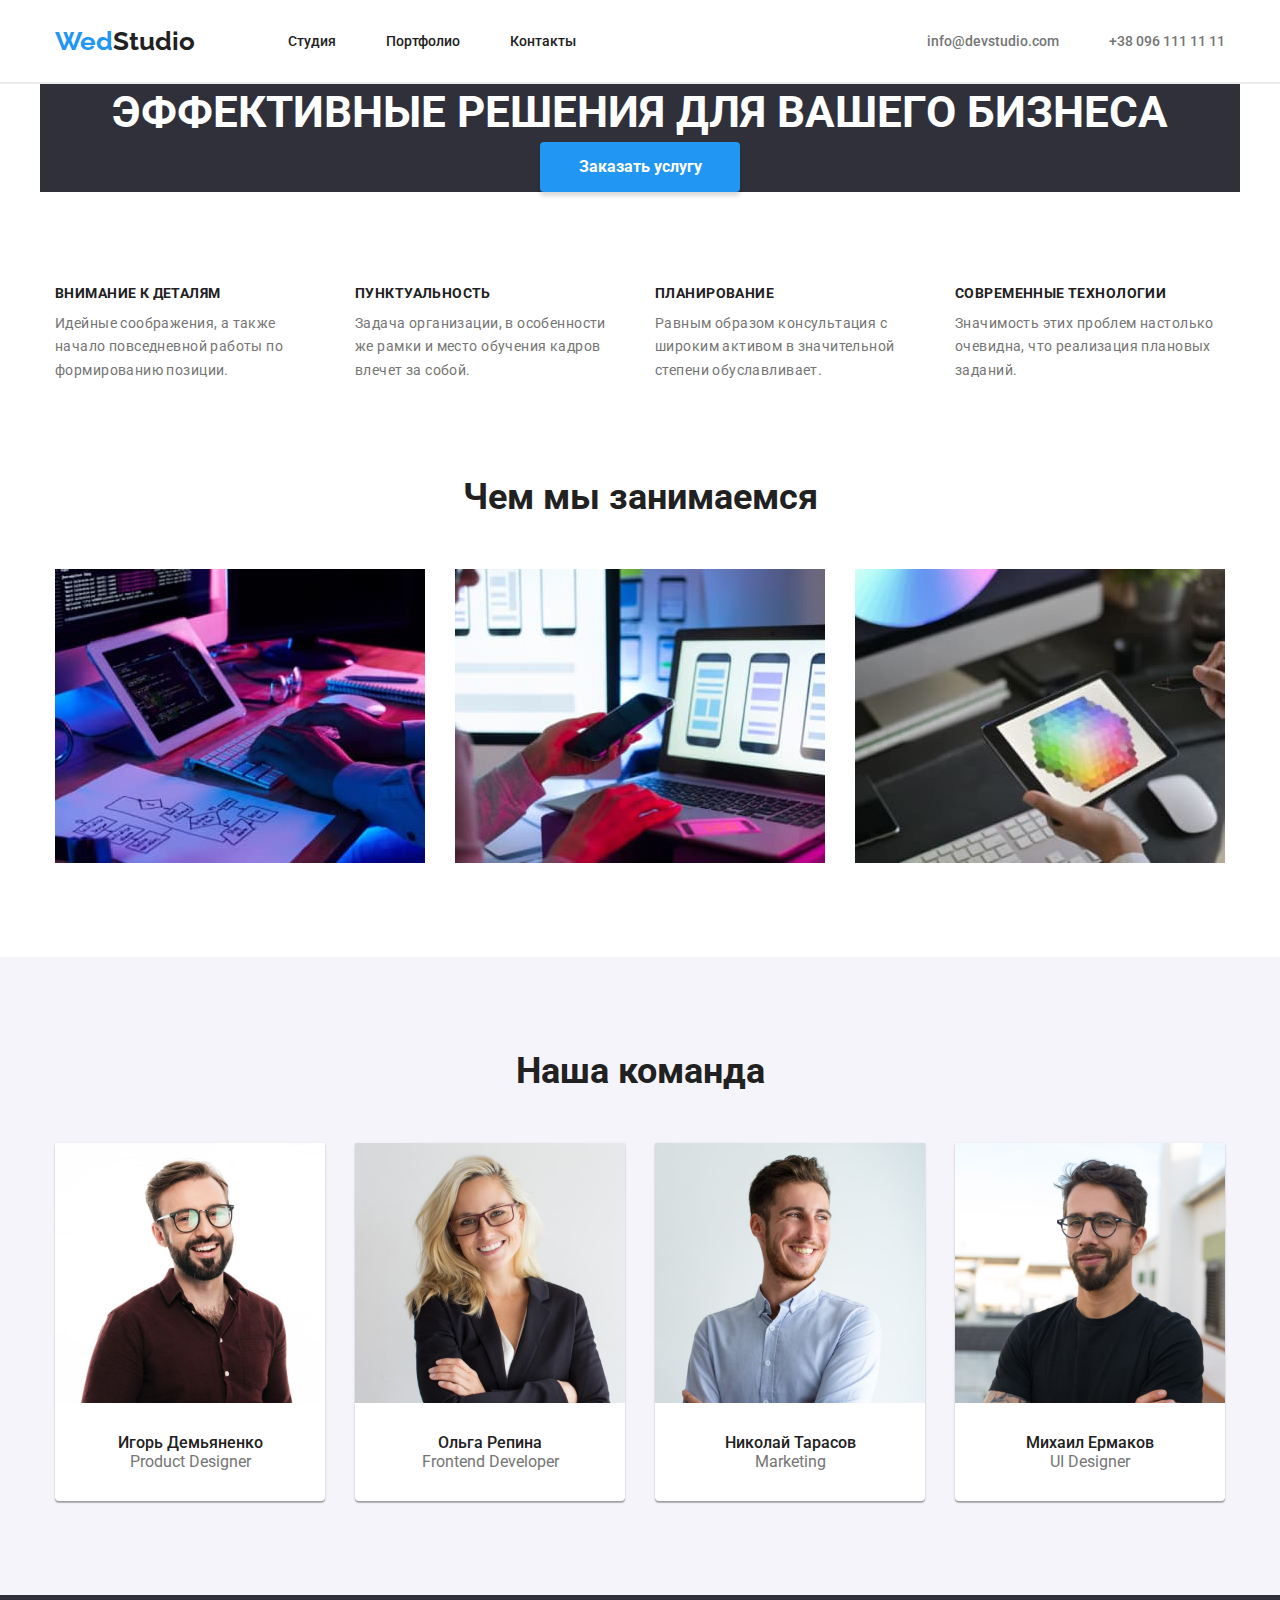
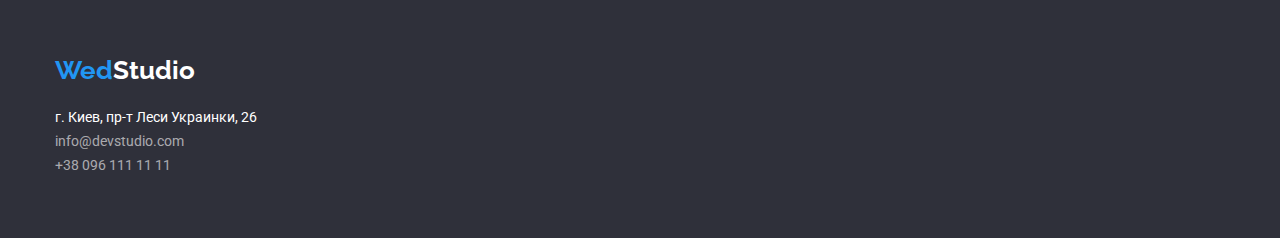
==== commit d7707cd3: "true-way" ====
--- a/index.html
+++ b/index.html
@@ -16,7 +16,7 @@
 </head>
 
 <body>
-    <header class="header-container">
+    <header>
         <div class="container header-div">
             <nav class="div-nav">
                 <a class="logo" href="index.html">Wed<span class="logo-header">Studio</span></a>
@@ -31,6 +31,7 @@
                 <li class="item"><a class="contacts" href="tel:+380961111111">+38 096 111 11 11</a></li>
             </ul>
         </div>
+        <div class="line"></div>
     </header>
     <main>
         <!--Герой-->
@@ -137,8 +138,8 @@
     </main>
     <footer>
         <div class="footer-div">
-            <a class="logo" href="index.html">Wed<span class="logo-footer">Studio</span></a>
-            <address>
+            <div class="div-logo"><a class="logo" href="index.html">Wed<span class="logo-footer">Studio</span></a></div>
+            <address class="footer-adress">
                 <p class="adress"> г. Киев, пр-т Леси Украинки, 26 <br></p>
                 <a class="mail-tel" href="mailto:info@devstudio.com">info@devstudio.com</a> <br>
                 <a class="mail-tel" href="tel:+380961111111">+38 096 111 11 11</a>
--- a/css/styles.css
+++ b/css/styles.css
@@ -35,7 +35,8 @@
 h3,
 h4,
 h5,
-h6 {
+h6,
+p {
     margin: 0px;
 }
 
@@ -105,13 +106,13 @@
     color: #2196F3;
 }
 
-.header-container {}
 
 .container {
-    width: 1170px;
-    height: 80px;
-    margin-left: auto;
-    margin-right: auto;
+    width: 1200px;
+    margin-left: auto;
+    margin-right: auto;
+    padding-left: 15px;
+    padding-right: 15px;
 }
 
 .header-div {
@@ -127,11 +128,16 @@
 
 
 .site-nav {
+    padding: 0;
+    margin: 0;
+
     display: flex;
 }
 
 .site-nav .item {
     margin-right: 50px;
+    margin-top: 32px;
+    margin-bottom: 32px;
 }
 
 .site-nav .item:first-child {
@@ -146,14 +152,23 @@
     margin-left: 50px;
 }
 
+.line {
+    width: 1700px;
+    height: 0;
+    margin-left: auto;
+    margin-right: auto;
+    border: 1px solid #ECECEC;
+}
 
 
 /* Footer */
 
 .footer-div {
-    width: 1170px;
-    margin-left: auto;
-    margin-right: auto;
+    width: 1200px;
+    margin-left: auto;
+    margin-right: auto;
+    padding-left: 15px;
+    padding-right: 15px;
 }
 
 .adress {
@@ -177,28 +192,40 @@
     color: #2196F3;
 }
 
+.footer-adress {
+    padding-bottom: 60px;
+}
+
+.div-logo {
+    padding-top: 60px;
+    padding-bottom: 20px;
+}
+
 footer {
     background-color: var(--background-footer);
 }
 
 /* Main */
+
+.hero-section {
+    background-color: var(--background-footer);
+    width: 1200px;
+    margin-left: auto;
+    margin-right: auto;
+    text-align: center;
+    padding-left: 15px;
+    padding-right: 15px;
+}
+
+
 .hero {
-    margin-bottom: 30px;
-    font-weight: 900;
     font-size: 44px;
     line-height: 1.3;
     color: var(--background-main);
     text-transform: uppercase;
 }
 
-.hero-section {
-    background-color: var(--background-footer);
-    width: 1170px;
-    height: 600px;
-    margin-left: auto;
-    margin-right: auto;
-    text-align: center;
-}
+
 
 .button {
     display: inline-block;
@@ -221,7 +248,7 @@
 /* Main-info */
 
 .main-container {
-    width: 1170px;
+    width: 1200px;
     margin-left: auto;
     margin-right: auto;
 
@@ -231,15 +258,25 @@
 
 .main-info-list {
     padding: 0;
-    margin-left: 0;
-
-
-    display: flex;
-}
-
-.main-info-list>.main-info-item {
+    margin: 0;
+
+
+    display: flex;
+    padding-top: 94px;
+    margin-left: -30px;
+
+
+}
+
+.main-info-list .main-info-item {
+    flex-basis: calc(100% / 4 -30px);
     margin-left: 30px;
-}
+    text-align: left;
+    width: 270px;
+}
+
+
+
 
 .main-info {
     font-weight: 700;
@@ -247,28 +284,43 @@
     line-height: 1.14;
     color: var(--color-h);
     text-transform: uppercase;
+    letter-spacing: 0.03em;
 }
 
 .description {
     font-size: 14px;
     line-height: 1.71;
     color: var(--color-text);
+    letter-spacing: 0.03em;
+    margin-top: 10px;
 }
 
 /* Чем занимаемся */
 
+.about-us-container {
+    width: 1200px;
+    margin-left: auto;
+    margin-right: auto;
+    padding-left: 15px;
+    padding-right: 15px;
+}
+
 .examples-list {
-    display: flex;
-}
-
-.examples-list .examples-item {}
-
-.about-us-container {
-    background-color: yellow;
-    width: 1170px;
-    margin-left: auto;
-    margin-right: auto;
-}
+    margin: 0;
+    padding: 0;
+
+    display: flex;
+    margin-left: -30px;
+}
+
+.examples-list .examples-item {
+    flex-basis: calc(100% / 3 -30px);
+    margin-left: 30px;
+    margin-top: 50px;
+    margin-bottom: 94px;
+}
+
+
 
 .about-us {
     font-weight: 700;
@@ -276,12 +328,13 @@
     line-height: 1.16;
     text-align: center;
     color: var(--color-h);
+    padding-top: 94px;
 }
 
 /* Team */
 
 .team-div {
-    width: 1170px;
+    width: 1200px;
     margin-left: auto;
     margin-right: auto;
     padding-left: 15px;
@@ -294,6 +347,8 @@
 
     display: flex;
     margin-left: -30px;
+
+
 }
 
 .person-list .person-item {
@@ -301,6 +356,7 @@
 
     margin-left: 30px;
     margin-top: 50px;
+    margin-bottom: 94px;
 }
 
 .card {
@@ -318,7 +374,8 @@
     font-size: 36px;
     line-height: 1.16;
     text-align: center;
-    color: var(--color-h)
+    color: var(--color-h);
+    padding-top: 94px;
 }
 
 .name {
@@ -342,6 +399,7 @@
 }
 
 .buttons {
+    display: inline-block;
     font-family: 'Roboto';
     font-style: normal;
     font-weight: 500;
@@ -349,13 +407,76 @@
     line-height: 1.62;
     color: var(--color-h);
     cursor: pointer;
+    border: transparent;
+    border-radius: 4px;
+    padding: 6px 22px;
 }
 
 .buttons:hover,
 .buttons:focus {
     color: #FFFFFF;
     background-color: #2196F3;
-}
+    box-shadow: 0px 4px 4px rgba(0, 0, 0, 0.15);
+}
+
+.portfolio-buttons {
+    width: 1200px;
+    margin-left: auto;
+    margin-right: auto;
+    padding-left: 15px;
+    padding-right: 15px;
+
+}
+
+.buttons-list {
+    padding: 0;
+    margin: 0;
+
+    display: flex;
+    justify-content: center;
+    padding-top: 94px;
+}
+
+.buttons-list .buttons-item {
+    padding-right: 8px;
+}
+
+.projects-container {
+    width: 1210px;
+    margin-left: auto;
+    margin-right: auto;
+    padding-left: 15px;
+    padding-right: 15px;
+    padding-top: 50px;
+}
+
+.project-list {
+    margin: 0;
+    padding: 0;
+
+    display: flex;
+    flex-wrap: wrap;
+    padding-bottom: 94px;
+    margin-left: -30px;
+    margin-top: -30px;
+    text-align: left;
+}
+
+.project-list .project-item {
+    flex-basis: calc(100% / 3 -30px);
+
+    margin-left: 30px;
+    margin-top: 30px;
+}
+
+
+.content-card {
+    padding: 20px 24px;
+    background: #FFFFFF;
+    border: 1px solid #EEEEEE;
+}
+
+
 
 .project-name {
     font-weight: 700;
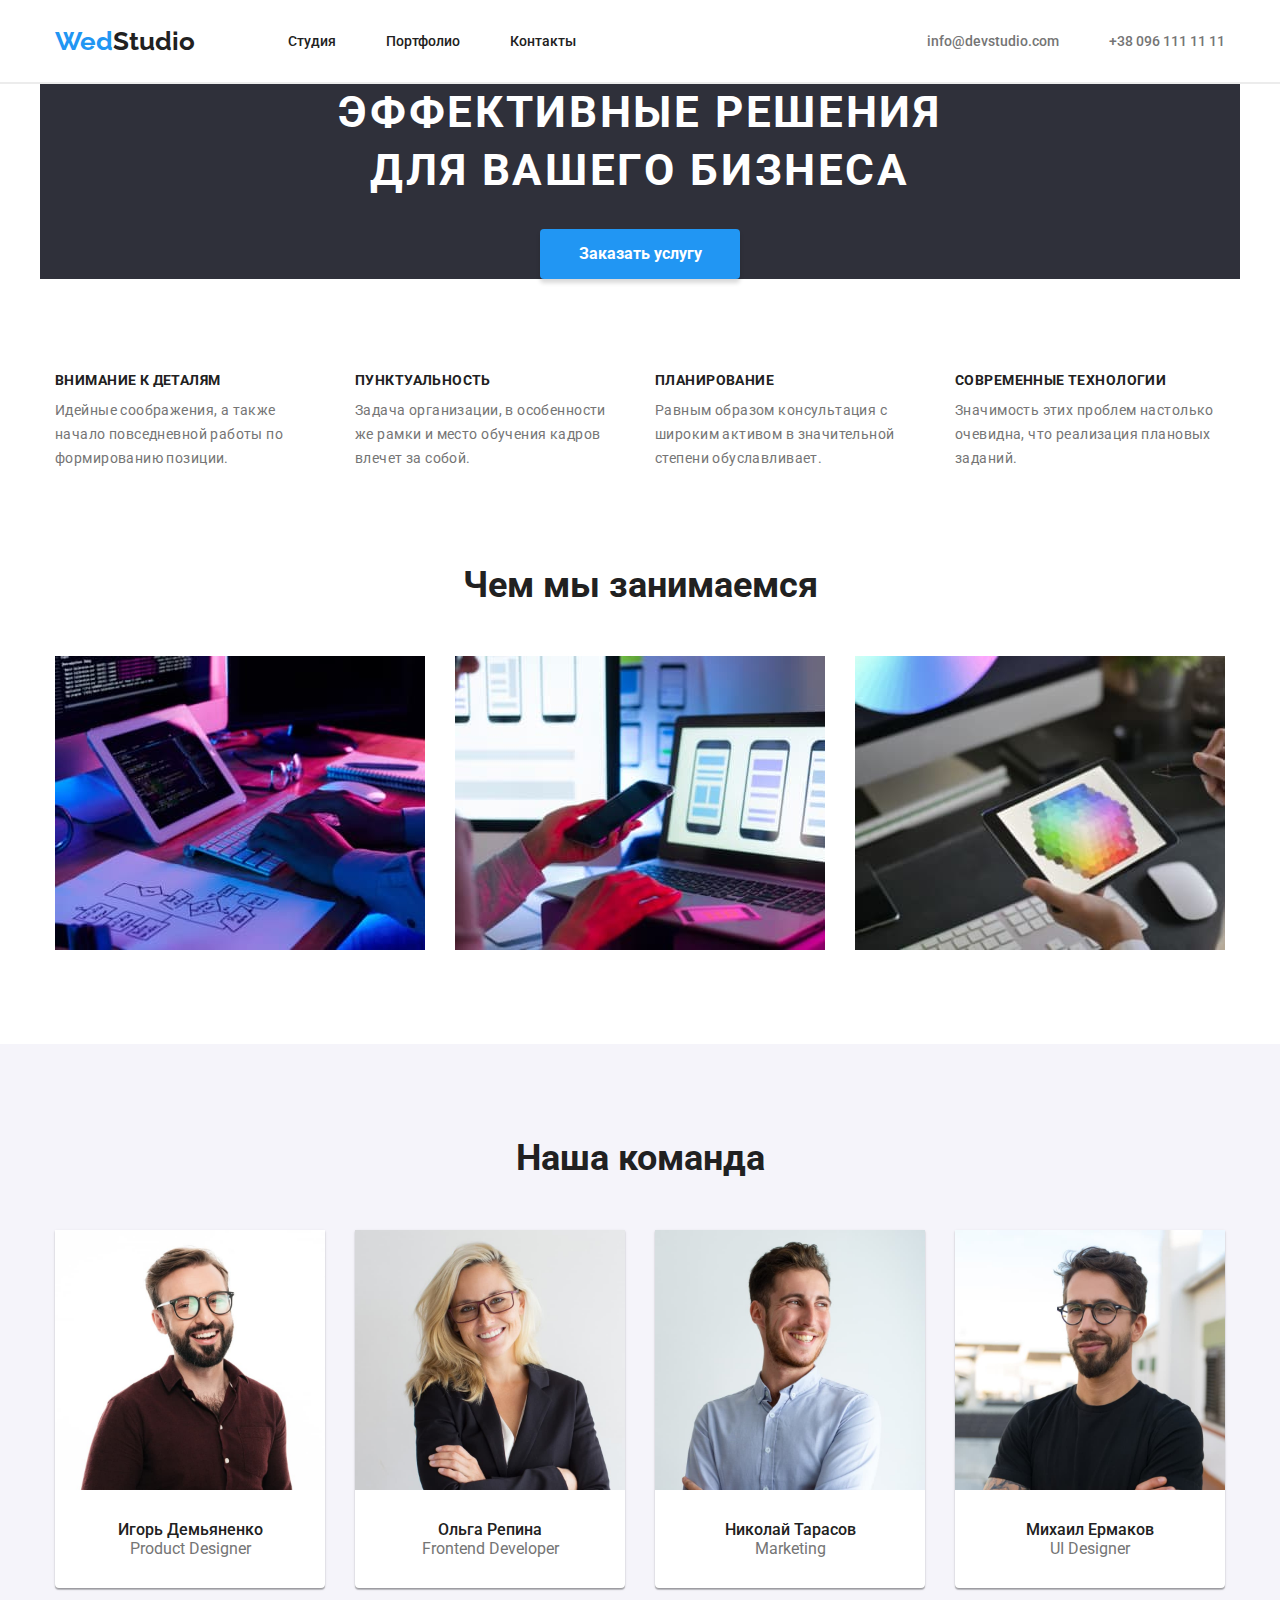
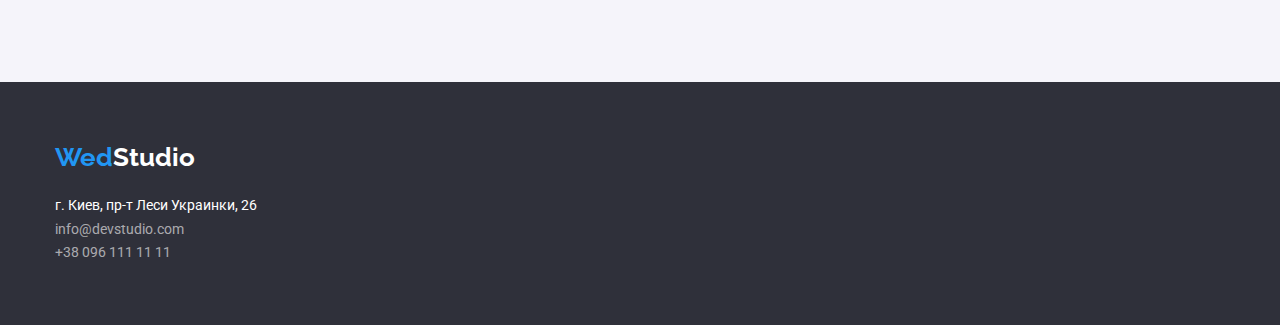
==== commit a318943d: "maybe-final" ====
--- a/index.html
+++ b/index.html
@@ -36,9 +36,11 @@
     <main>
         <!--Герой-->
         <section>
-            <div class="hero-section">
-                <h1 class="hero">Эффективные решения для вашего бизнеса</h1>
-                <button class="button" type="button">Заказать услугу</button>
+            <div class="hero-container">
+                <div class="hero-div">
+                    <h1 class="hero">Эффективные решения для вашего бизнеса</h1>
+                    <button class="button" type="button">Заказать услугу</button>
+                </div>
             </div>
         </section>
         <!--Основное-->
@@ -93,7 +95,7 @@
 
         <!--Команда-->
         <section class="team">
-            <div class="team-div">
+            <div class="team-container">
                 <h2 class="team-workers">Наша команда</h2>
                 <ul class="person-list">
                     <li class="person-item">
@@ -137,7 +139,7 @@
         </section>
     </main>
     <footer>
-        <div class="footer-div">
+        <div class="footer-container">
             <div class="div-logo"><a class="logo" href="index.html">Wed<span class="logo-footer">Studio</span></a></div>
             <address class="footer-adress">
                 <p class="adress"> г. Киев, пр-т Леси Украинки, 26 <br></p>
--- a/css/styles.css
+++ b/css/styles.css
@@ -163,7 +163,7 @@
 
 /* Footer */
 
-.footer-div {
+.footer-container {
     width: 1200px;
     margin-left: auto;
     margin-right: auto;
@@ -207,22 +207,30 @@
 
 /* Main */
 
-.hero-section {
+.hero-container {
     background-color: var(--background-footer);
     width: 1200px;
     margin-left: auto;
     margin-right: auto;
+    padding-left: 15px;
+    padding-right: 15px;
+}
+
+.hero-div {
     text-align: center;
-    padding-left: 15px;
-    padding-right: 15px;
 }
 
 
 .hero {
     font-size: 44px;
     line-height: 1.3;
+    letter-spacing: 0.06em;
     color: var(--background-main);
     text-transform: uppercase;
+    width: 696px;
+    margin-left: auto;
+    margin-right: auto;
+    margin-bottom: 30px;
 }
 
 
@@ -333,7 +341,7 @@
 
 /* Team */
 
-.team-div {
+.team-container {
     width: 1200px;
     margin-left: auto;
     margin-right: auto;
@@ -419,7 +427,7 @@
     box-shadow: 0px 4px 4px rgba(0, 0, 0, 0.15);
 }
 
-.portfolio-buttons {
+.portfolio-buttons-container {
     width: 1200px;
     margin-left: auto;
     margin-right: auto;
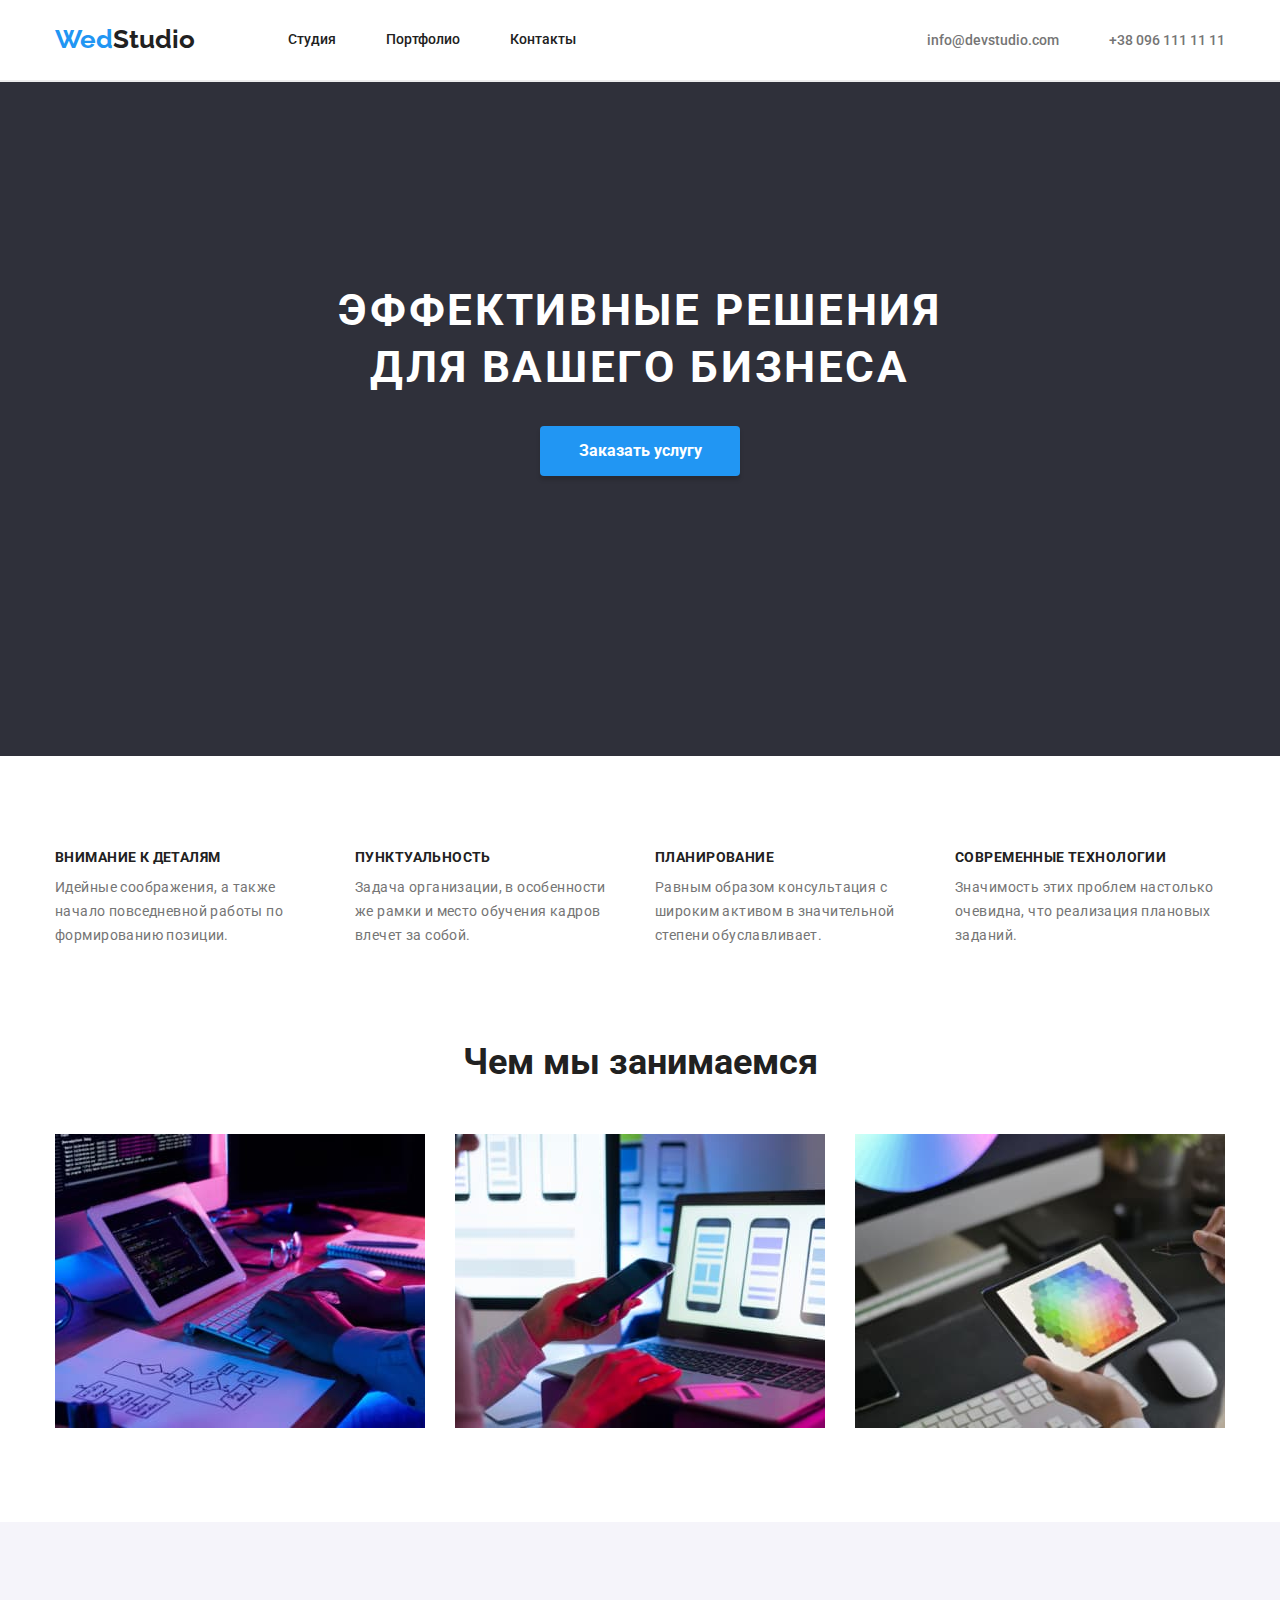
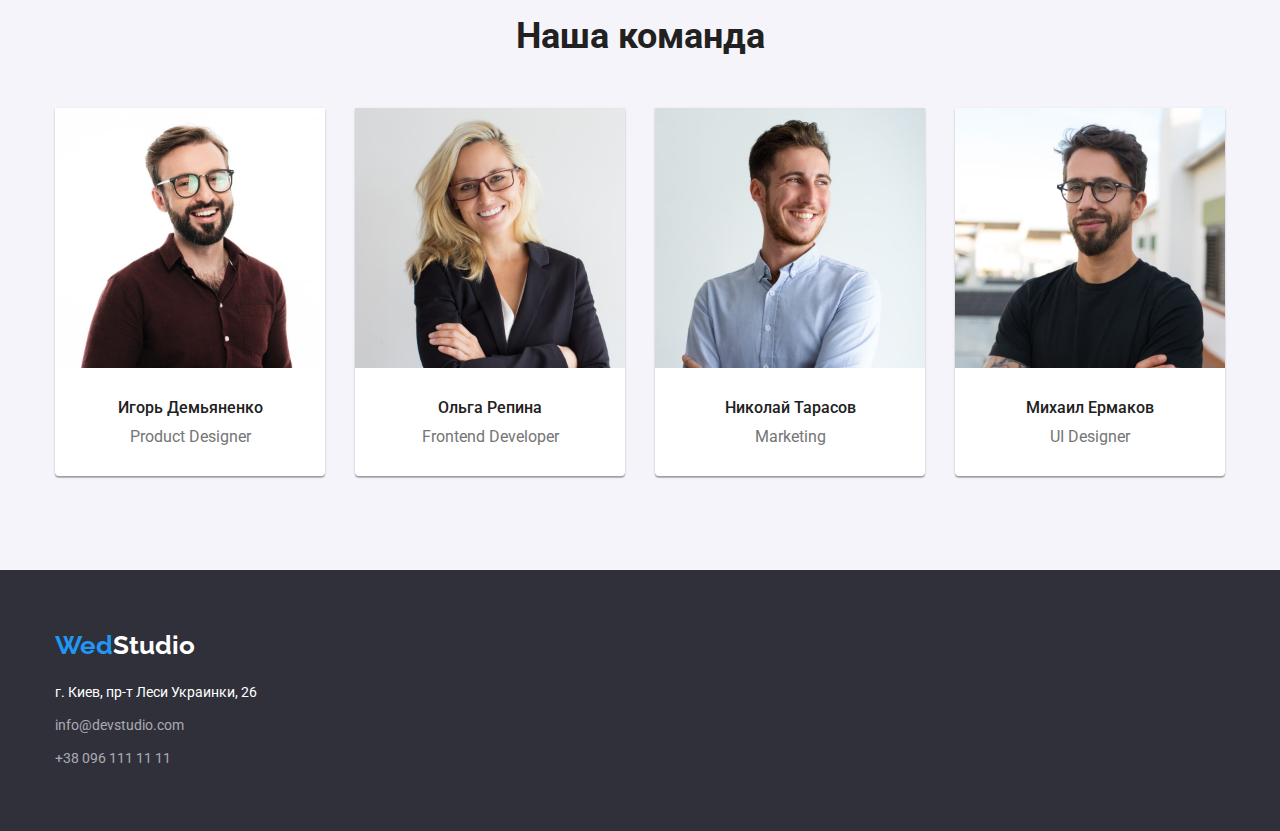
==== commit fed27882: "finallll" ====
--- a/index.html
+++ b/index.html
@@ -35,7 +35,7 @@
     </header>
     <main>
         <!--Герой-->
-        <section>
+        <section class="section-hero">
             <div class="hero-container">
                 <div class="hero-div">
                     <h1 class="hero">Эффективные решения для вашего бизнеса</h1>
@@ -44,7 +44,7 @@
             </div>
         </section>
         <!--Основное-->
-        <section>
+        <section class="main-section">
             <div class="main-container">
                 <ul class="main-info-list">
                     <li class="main-info-item">
@@ -76,7 +76,7 @@
             </div>
         </section>
         <!--Чем занимаемся-->
-        <section>
+        <section class="about-us-section">
             <div class="about-us-container">
                 <h2 class="about-us">Чем мы занимаемся</h2>
                 <ul class="examples-list">
@@ -138,13 +138,13 @@
             </div>
         </section>
     </main>
-    <footer>
+    <footer class="footer-section">
         <div class="footer-container">
             <div class="div-logo"><a class="logo" href="index.html">Wed<span class="logo-footer">Studio</span></a></div>
             <address class="footer-adress">
                 <p class="adress"> г. Киев, пр-т Леси Украинки, 26 <br></p>
-                <a class="mail-tel" href="mailto:info@devstudio.com">info@devstudio.com</a> <br>
-                <a class="mail-tel" href="tel:+380961111111">+38 096 111 11 11</a>
+                <a class="mail" href="mailto:info@devstudio.com">info@devstudio.com</a>
+                <a class="tel" href="tel:+380961111111">+38 096 111 11 11</a>
             </address>
         </div>
     </footer>
--- a/css/styles.css
+++ b/css/styles.css
@@ -82,11 +82,13 @@
 }
 
 .nav {
+    display: block;
     font-weight: 500;
     font-size: 14px;
     line-height: 1.14;
     color: #212121;
-    ;
+    padding-top: 32px;
+    padding-bottom: 32px;
 }
 
 .nav:hover,
@@ -136,8 +138,6 @@
 
 .site-nav .item {
     margin-right: 50px;
-    margin-top: 32px;
-    margin-bottom: 32px;
 }
 
 .site-nav .item:first-child {
@@ -163,6 +163,12 @@
 
 /* Footer */
 
+.footer-section {
+    background-color: var(--background-footer);
+    padding-bottom: 60px;
+    padding-top: 60px;
+}
+
 .footer-container {
     width: 1200px;
     margin-left: auto;
@@ -177,9 +183,21 @@
     font-size: 14px;
     line-height: 1.71;
     color: var(--background-main);
-}
-
-.mail-tel {
+    margin-bottom: 9px;
+}
+
+.mail {
+    display: block;
+    font-style: normal;
+    font-weight: 400;
+    font-size: 14px;
+    line-height: 1.71;
+    color: rgba(255, 255, 255, 0.6);
+    margin-bottom: 9px;
+}
+
+.tel {
+    display: block;
     font-style: normal;
     font-weight: 400;
     font-size: 14px;
@@ -192,23 +210,25 @@
     color: #2196F3;
 }
 
-.footer-adress {
-    padding-bottom: 60px;
-}
+.footer-adress {}
 
 .div-logo {
-    padding-top: 60px;
-    padding-bottom: 20px;
-}
-
-footer {
+    margin-bottom: 20px;
+}
+
+
+
+/* Main */
+
+
+.section-hero {
     background-color: var(--background-footer);
-}
-
-/* Main */
+    padding-top: 200px;
+    padding-bottom: 280px;
+}
 
 .hero-container {
-    background-color: var(--background-footer);
+
     width: 1200px;
     margin-left: auto;
     margin-right: auto;
@@ -255,6 +275,10 @@
 
 /* Main-info */
 
+.main-section {
+    padding-top: 94px;
+}
+
 .main-container {
     width: 1200px;
     margin-left: auto;
@@ -270,7 +294,6 @@
 
 
     display: flex;
-    padding-top: 94px;
     margin-left: -30px;
 
 
@@ -305,6 +328,11 @@
 
 /* Чем занимаемся */
 
+.about-us-section {
+    padding-top: 94px;
+    padding-bottom: 94px;
+}
+
 .about-us-container {
     width: 1200px;
     margin-left: auto;
@@ -325,7 +353,6 @@
     flex-basis: calc(100% / 3 -30px);
     margin-left: 30px;
     margin-top: 50px;
-    margin-bottom: 94px;
 }
 
 
@@ -336,10 +363,15 @@
     line-height: 1.16;
     text-align: center;
     color: var(--color-h);
+}
+
+/* Team */
+
+.team {
+    background-color: var(--background-secondmain);
+    padding-bottom: 94px;
     padding-top: 94px;
 }
-
-/* Team */
 
 .team-container {
     width: 1200px;
@@ -364,7 +396,6 @@
 
     margin-left: 30px;
     margin-top: 50px;
-    margin-bottom: 94px;
 }
 
 .card {
@@ -383,7 +414,6 @@
     line-height: 1.16;
     text-align: center;
     color: var(--color-h);
-    padding-top: 94px;
 }
 
 .name {
@@ -392,6 +422,7 @@
     line-height: 1.2;
     color: var(--color-h);
     text-align: center;
+    margin-bottom: 10px;
 }
 
 .position {
@@ -402,6 +433,12 @@
 }
 
 /* Portfolio html */
+
+.portfolio {
+    padding-top: 94px;
+    padding-bottom: 94px;
+}
+
 .for-me {
     display: none;
 }
@@ -433,6 +470,7 @@
     margin-right: auto;
     padding-left: 15px;
     padding-right: 15px;
+    margin-bottom: 50px;
 
 }
 
@@ -442,7 +480,7 @@
 
     display: flex;
     justify-content: center;
-    padding-top: 94px;
+
 }
 
 .buttons-list .buttons-item {
@@ -455,7 +493,6 @@
     margin-right: auto;
     padding-left: 15px;
     padding-right: 15px;
-    padding-top: 50px;
 }
 
 .project-list {
@@ -464,7 +501,6 @@
 
     display: flex;
     flex-wrap: wrap;
-    padding-bottom: 94px;
     margin-left: -30px;
     margin-top: -30px;
     text-align: left;
@@ -491,14 +527,11 @@
     font-size: 18px;
     line-height: 2;
     color: var(--color-h);
+    margin-bottom: 4px;
 }
 
 .project-type {
     font-size: 16px;
     line-height: 1.9;
     color: var(--color-text);
-}
-
-.team {
-    background-color: var(--background-secondmain);
 }